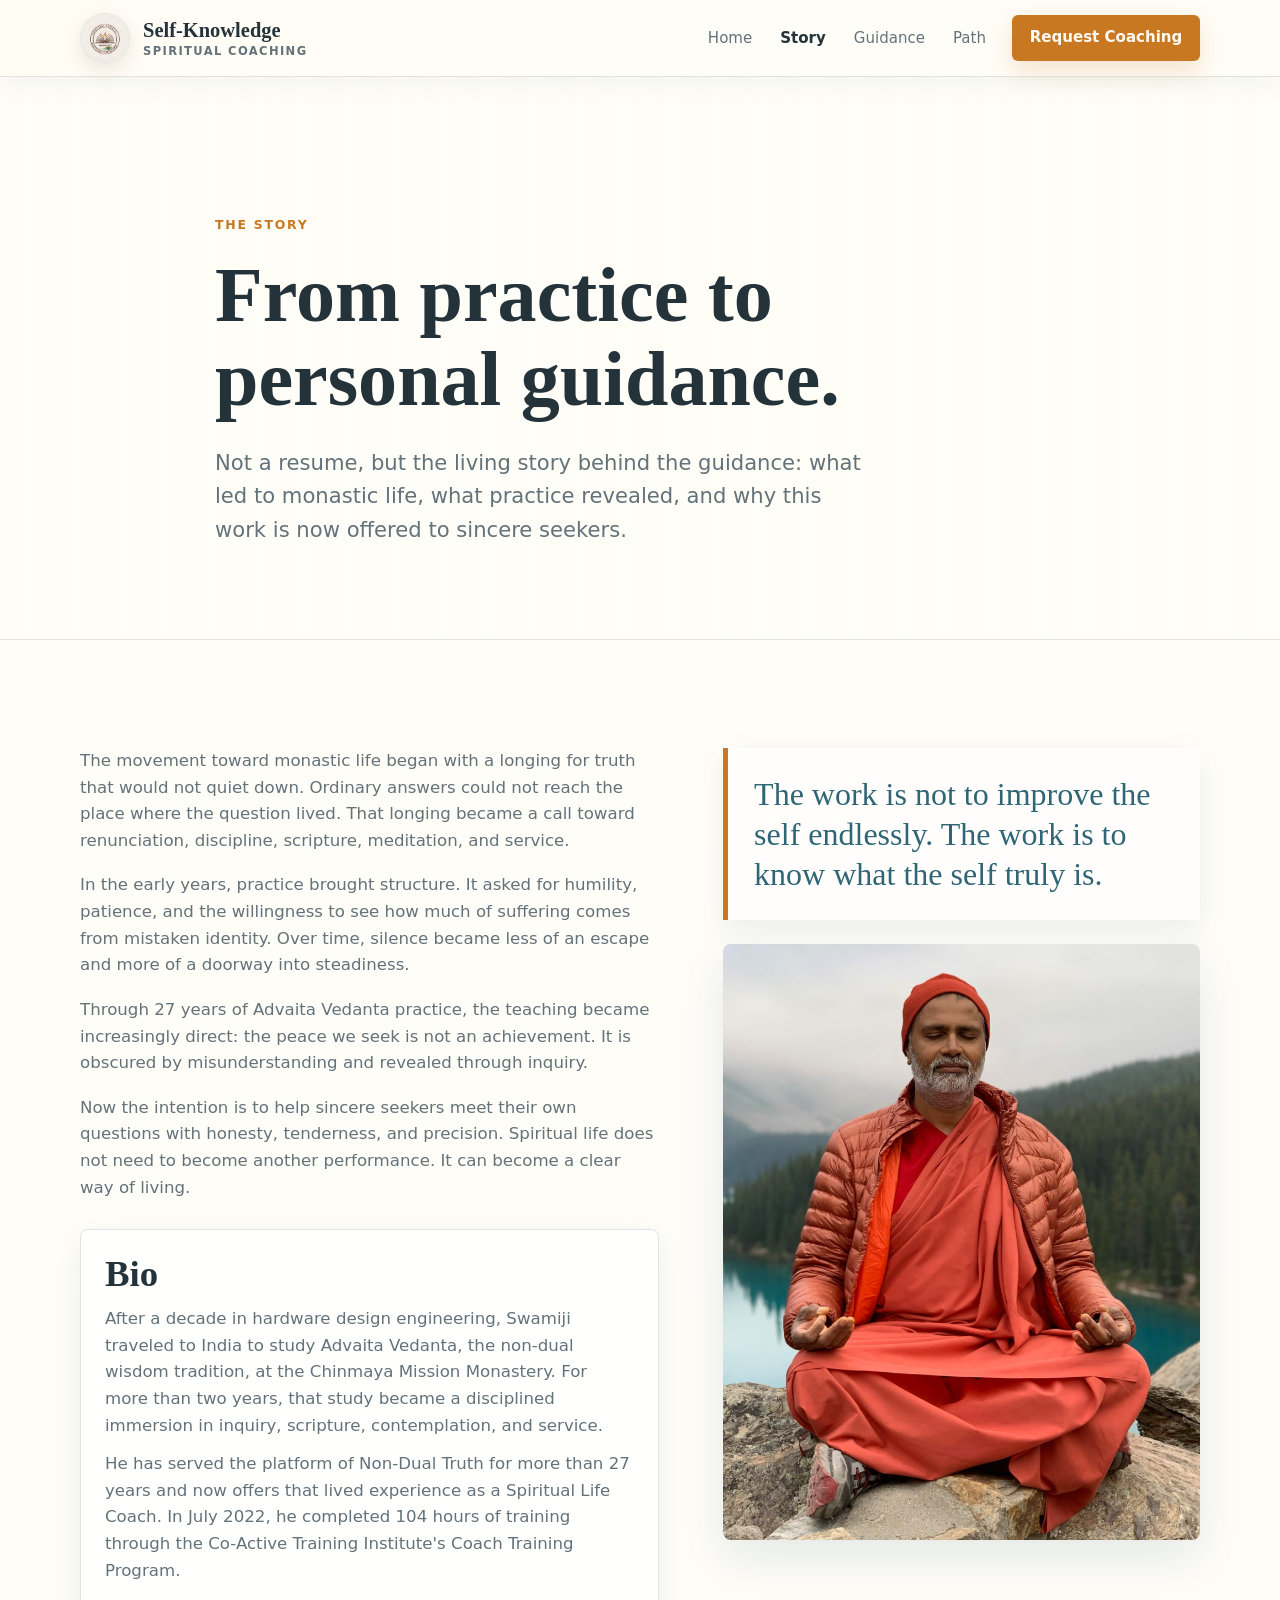
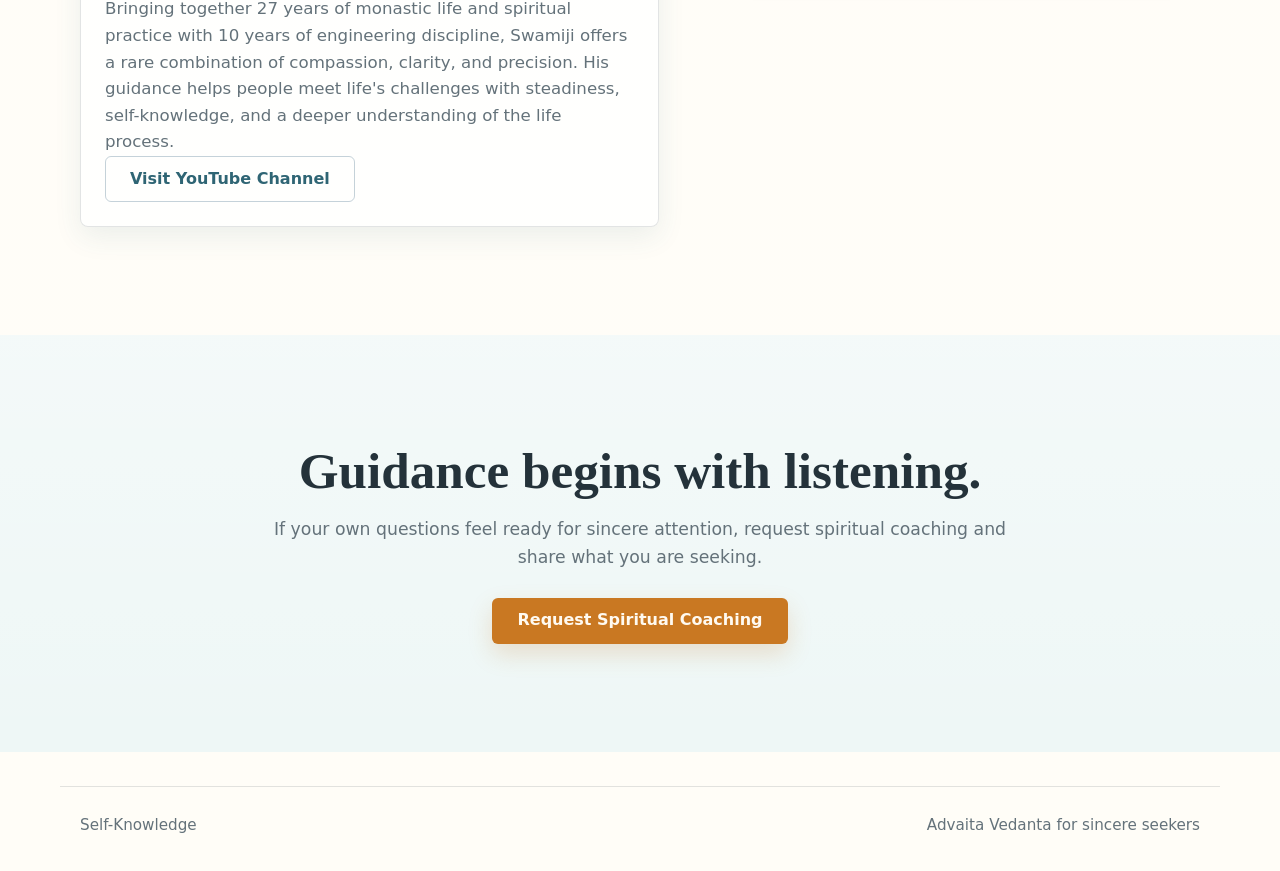
==== about.html @ 033e9327 "minor changes" ====
<!doctype html>
<html lang="en">
  <head>
    <meta charset="utf-8">
    <meta name="viewport" content="width=device-width, initial-scale=1">
    <title>Story | Self-Knowledge</title>
    <link rel="stylesheet" href="styles.css?v=20260612">
  </head>
  <body class="template-c">
    <div class="site-shell">
      <header class="nav">
        <div class="container nav-inner">
          <a class="brand" href="index.html" aria-label="Self-Knowledge home">
            <img class="brand-emblem" src="images/emblem.jpg" alt="Sharada Vidya Education Foundation emblem">
            <span class="brand-text">
              <span class="brand-name">Self-Knowledge</span>
              <span class="brand-subtitle">Spiritual Coaching</span>
            </span>
          </a>
          <button class="menu-toggle" type="button" aria-label="Open navigation menu" aria-controls="mobile-navigation" aria-expanded="false">
            <span></span>
            <span></span>
            <span></span>
          </button>
          <nav class="nav-links" aria-label="Primary navigation">
            <a href="index.html">Home</a>
            <a aria-current="page" href="about.html">Story</a>
            <a href="services.html">Guidance</a>
            <a href="approach.html">Path</a>
            <a class="nav-cta" href="contact.html">Request Coaching</a>
          </nav>
        </div>
        <button class="drawer-backdrop" type="button" data-drawer-close tabindex="-1" aria-label="Close navigation menu"></button>
        <aside class="mobile-drawer" id="mobile-navigation" aria-label="Mobile navigation" aria-hidden="true">
          <div class="drawer-header">
            <a class="brand" href="index.html" aria-label="Self-Knowledge home">
              <img class="brand-emblem" src="images/emblem.jpg" alt="Sharada Vidya Education Foundation emblem">
              <span class="brand-text">
                <span class="brand-name">Self-Knowledge</span>
                <span class="brand-subtitle">Spiritual Coaching</span>
              </span>
            </a>
            <button class="drawer-close" type="button" data-drawer-close aria-label="Close navigation menu">Close</button>
          </div>
          <nav class="drawer-links" aria-label="Mobile primary navigation">
            <a href="index.html">Home</a>
            <a aria-current="page" href="about.html">Story</a>
            <a href="services.html">Guidance</a>
            <a href="approach.html">Path</a>
            <a href="contact.html">Request Coaching</a>
          </nav>
        </aside>
      </header>

      <main>
        <section class="page-hero">
          <div class="container page-hero-inner">
            <p class="eyebrow">The story</p>
            <h1>From practice to personal guidance.</h1>
            <p class="lead">Not a resume, but the living story behind the guidance: what led to monastic life, what practice revealed, and why this work is now offered to sincere seekers.</p>
          </div>
        </section>

        <section class="section">
          <div class="container story-page">
            <div class="story-main">
              <p>The movement toward monastic life began with a longing for truth that would not quiet down. Ordinary answers could not reach the place where the question lived. That longing became a call toward renunciation, discipline, scripture, meditation, and service.</p>
              <p>In the early years, practice brought structure. It asked for humility, patience, and the willingness to see how much of suffering comes from mistaken identity. Over time, silence became less of an escape and more of a doorway into steadiness.</p>
              <p>Through 27 years of Advaita Vedanta practice, the teaching became increasingly direct: the peace we seek is not an achievement. It is obscured by misunderstanding and revealed through inquiry.</p>
              <p>Now the intention is to help sincere seekers meet their own questions with honesty, tenderness, and precision. Spiritual life does not need to become another performance. It can become a clear way of living.</p>
              <div class="bio-placeholder">
                <h2>Bio</h2>
                <p>After a decade in hardware design engineering, Swamiji traveled to India to study Advaita Vedanta, the non-dual wisdom tradition, at the Chinmaya Mission Monastery. For more than two years, that study became a disciplined immersion in inquiry, scripture, contemplation, and service.</p>
                <p>He has served the platform of Non-Dual Truth for more than 27 years and now offers that lived experience as a Spiritual Life Coach. In July 2022, he completed 104 hours of training through the Co-Active Training Institute's Coach Training Program.</p>
                <p>Bringing together 27 years of monastic life and spiritual practice with 10 years of engineering discipline, Swamiji offers a rare combination of compassion, clarity, and precision. His guidance helps people meet life's challenges with steadiness, self-knowledge, and a deeper understanding of the life process.</p>
                <a class="button secondary" href="https://www.youtube.com/@shivatmanandaswami" target="_blank" rel="noopener">Visit YouTube Channel</a>
              </div>
            </div>
            <aside class="story-aside">
              <blockquote class="quote">The work is not to improve the self endlessly. The work is to know what the self truly is.</blockquote>
              <img src="images/IMG_3511.jpg" alt="Swamiji seated in meditation by a mountain lake">
            </aside>
          </div>
        </section>

        <section class="section band">
          <div class="container next-step">
            <h2>Guidance begins with listening.</h2>
            <p>If your own questions feel ready for sincere attention, request spiritual coaching and share what you are seeking.</p>
            <a class="button" href="contact.html">Request Spiritual Coaching</a>
          </div>
        </section>
      </main>

      <footer class="footer">
        <div class="container footer-inner">
          <span>Self-Knowledge</span>
          <span>Advaita Vedanta for sincere seekers</span>
        </div>
      </footer>
    </div>
    <script src="script.js?v=20260611"></script>
  </body>
</html>
---- styles.css ----
:root {
  --ink: #24323a;
  --muted: #64727a;
  --paper: #fffaf1;
  --line: rgba(36, 50, 58, 0.13);
  --saffron: #d9822b;
  --marigold: #f3c769;
  --sky: #8fbdc8;
  --deep-blue: #2f6574;
  --white: #ffffff;
  --shadow: 0 18px 48px rgba(47, 101, 116, 0.13);
  --soft-shadow: 0 10px 28px rgba(47, 101, 116, 0.09);
  font-family: Inter, ui-sans-serif, system-ui, -apple-system, BlinkMacSystemFont, "Segoe UI", sans-serif;
}

* {
  box-sizing: border-box;
}

html {
  scroll-behavior: smooth;
}

body {
  margin: 0;
  color: var(--ink);
  background:
    radial-gradient(circle at top left, rgba(243, 199, 105, 0.18), transparent 34rem),
    linear-gradient(180deg, var(--paper), #fffdf8 42%, var(--paper));
  line-height: 1.6;
}

body.template-a {
  --paper: #fff7ea;
  --accent: #e98624;
  --accent-soft: #ffe1ad;
  --secondary: #407992;
  --wash: #fff0d5;
}

body.template-b {
  --paper: #f4fbff;
  --accent: #d88a2d;
  --accent-soft: #ffeec8;
  --secondary: #4f95b1;
  --wash: #dff4fb;
}

body.template-c {
  --paper: #fffdf7;
  --accent: #c97822;
  --accent-soft: #f8df9d;
  --secondary: #6fa8ba;
  --wash: #eef7f6;
}

a {
  color: inherit;
  text-decoration: none;
}

img {
  display: block;
  max-width: 100%;
}

.site-shell {
  min-height: 100vh;
  overflow-x: hidden;
}

.container {
  width: min(100%, 1160px);
  margin: 0 auto;
  padding: 0 20px;
}

.nav {
  position: sticky;
  top: 0;
  z-index: 20;
  background: rgba(255, 250, 241, 0.9);
  border-bottom: 1px solid var(--line);
  backdrop-filter: blur(18px);
  box-shadow: 0 8px 26px rgba(47, 101, 116, 0.06);
}

.template-b .nav {
  background: rgba(244, 251, 255, 0.9);
}

.template-c .nav {
  background: rgba(255, 253, 247, 0.9);
}

.nav-inner {
  display: flex;
  align-items: center;
  justify-content: space-between;
  min-height: 76px;
  gap: 24px;
}

.brand {
  display: flex;
  align-items: center;
  min-width: 0;
  gap: 13px;
  font-family: Georgia, "Times New Roman", serif;
  font-weight: 700;
  letter-spacing: 0;
}

.brand-emblem {
  width: 50px;
  height: 50px;
  flex: 0 0 auto;
  border: 1px solid rgba(36, 50, 58, 0.12);
  border-radius: 50%;
  background: #fffdf8;
  box-shadow: 0 7px 18px rgba(78, 48, 24, 0.1);
  object-fit: cover;
  object-position: center 43%;
}

.brand-text {
  display: grid;
  min-width: 0;
  line-height: 1.08;
}

.brand-name {
  color: var(--ink);
  font-size: clamp(1.03rem, 2vw, 1.28rem);
}

.brand-subtitle {
  margin-top: 4px;
  color: var(--muted);
  font-family: Inter, ui-sans-serif, system-ui, sans-serif;
  font-size: 0.72rem;
  font-weight: 800;
  letter-spacing: 0.12em;
  text-transform: uppercase;
}

.nav-links {
  display: flex;
  align-items: center;
  gap: clamp(10px, 2vw, 24px);
  font-size: 0.94rem;
  color: var(--muted);
}

.nav-links a {
  border-radius: 6px;
  padding: 8px 2px;
}

.nav-links a:hover {
  color: var(--ink);
}

.nav-links a[aria-current="page"] {
  color: var(--ink);
  font-weight: 800;
}

.nav-cta,
.button {
  display: inline-flex;
  align-items: center;
  justify-content: center;
  min-height: 46px;
  min-width: 188px;
  padding: 0 24px;
  border: 1px solid transparent;
  border-radius: 6px;
  background: var(--accent);
  color: #fffaf1;
  font-weight: 700;
  line-height: 1.15;
  box-shadow: 0 10px 24px rgba(201, 120, 34, 0.2);
  transition: background-color 160ms ease, border-color 160ms ease, color 160ms ease, transform 160ms ease, box-shadow 160ms ease;
}

.nav-cta:hover,
.button:hover {
  transform: translateY(-1px);
  box-shadow: 0 12px 28px rgba(201, 120, 34, 0.24);
}

.button.secondary {
  background: transparent;
  color: var(--deep-blue);
  border-color: rgba(49, 95, 123, 0.28);
  box-shadow: none;
}

.button.secondary:hover {
  background: rgba(47, 101, 116, 0.07);
  box-shadow: none;
}

a:focus-visible,
button:focus-visible,
input:focus-visible,
textarea:focus-visible {
  outline: 3px solid rgba(111, 168, 186, 0.45);
  outline-offset: 3px;
}

.menu-toggle {
  display: none;
  width: 46px;
  height: 46px;
  flex: 0 0 auto;
  align-items: center;
  justify-content: center;
  flex-direction: column;
  gap: 5px;
  border: 1px solid rgba(36, 50, 58, 0.16);
  border-radius: 6px;
  background: rgba(255, 255, 255, 0.76);
  color: var(--ink);
  cursor: pointer;
}

.menu-toggle span {
  width: 20px;
  height: 2px;
  border-radius: 2px;
  background: currentColor;
}

.drawer-backdrop {
  position: fixed;
  inset: 0;
  z-index: 30;
  border: 0;
  background: rgba(36, 50, 58, 0.3);
  opacity: 0;
  pointer-events: none;
  transition: opacity 180ms ease;
}

.mobile-drawer {
  position: fixed;
  top: 0;
  right: 0;
  z-index: 31;
  display: flex;
  width: min(360px, 88vw);
  height: 100vh;
  height: 100dvh;
  flex-direction: column;
  gap: 30px;
  padding: 22px;
  border-left: 1px solid var(--line);
  background: rgba(255, 253, 247, 0.98);
  box-shadow: -18px 0 44px rgba(36, 50, 58, 0.16);
  transform: translateX(105%);
  visibility: hidden;
  transition: transform 220ms ease, visibility 220ms ease;
}

body.nav-open {
  overflow: hidden;
}

body.nav-open .drawer-backdrop {
  opacity: 1;
  pointer-events: auto;
}

body.nav-open .mobile-drawer {
  transform: translateX(0);
  visibility: visible;
}

.drawer-header {
  display: flex;
  align-items: flex-start;
  justify-content: space-between;
  gap: 16px;
}

.drawer-header .brand {
  align-items: flex-start;
}

.drawer-header .brand-emblem {
  width: 46px;
  height: 46px;
}

.drawer-close {
  min-height: 38px;
  padding: 0 12px;
  border: 1px solid rgba(36, 50, 58, 0.14);
  border-radius: 6px;
  background: #fff;
  color: var(--muted);
  font: inherit;
  font-size: 0.9rem;
  font-weight: 800;
  cursor: pointer;
}

.drawer-links {
  display: grid;
  gap: 8px;
}

.drawer-links a {
  display: flex;
  align-items: center;
  min-height: 50px;
  padding: 0 14px;
  border: 1px solid transparent;
  border-radius: 6px;
  color: var(--ink);
  font-weight: 800;
}

.drawer-links a:hover,
.drawer-links a[aria-current="page"] {
  border-color: rgba(47, 101, 116, 0.16);
  background: var(--wash);
  color: var(--deep-blue);
}

.hero {
  position: relative;
}

.hero-inner {
  display: grid;
  grid-template-columns: minmax(0, 1.02fr) minmax(340px, 0.78fr);
  min-height: min(760px, calc(100vh - 76px));
  max-height: none;
  align-items: center;
  gap: clamp(34px, 6vw, 84px);
  padding: clamp(68px, 9vw, 118px) 0;
}

.hero-copy {
  max-width: 760px;
}

.eyebrow {
  margin: 0 0 18px;
  color: var(--accent);
  font-size: 0.78rem;
  font-weight: 800;
  letter-spacing: 0.14em;
  text-transform: uppercase;
}

h1,
h2,
h3 {
  margin: 0;
  font-family: Georgia, "Times New Roman", serif;
  font-weight: 700;
  letter-spacing: 0;
  line-height: 1.08;
  overflow-wrap: break-word;
  word-break: normal;
}

h1 {
  max-width: 780px;
  font-size: clamp(2.65rem, 6.1vw, 5.25rem);
}

h2 {
  font-size: clamp(2rem, 4vw, 3.4rem);
}

h3 {
  font-size: 1.35rem;
}

.lead {
  max-width: 660px;
  margin: 24px 0 0;
  color: var(--muted);
  font-size: clamp(1.07rem, 2vw, 1.32rem);
}

.hero-actions {
  display: flex;
  flex-wrap: wrap;
  gap: 14px;
  margin-top: 34px;
}

.hero-note {
  display: block;
  max-width: 620px;
  margin: 30px 0 0;
  color: #5b4329;
  font-family: Georgia, "Times New Roman", serif;
  font-size: clamp(1.35rem, 3vw, 2rem);
  font-weight: 700;
  line-height: 1.25;
}

.hero-note span {
  padding: 3px 8px 5px;
  background: linear-gradient(180deg, transparent 46%, rgba(248, 223, 157, 0.92) 46%, rgba(248, 223, 157, 0.92) 82%, transparent 82%);
  box-decoration-break: clone;
  -webkit-box-decoration-break: clone;
}

.hero-visual {
  position: relative;
  align-self: stretch;
  min-height: 460px;
  border-radius: 8px;
  overflow: hidden;
  box-shadow: var(--shadow);
}

.hero-visual img {
  width: 100%;
  height: 100%;
  object-fit: cover;
}

.hero-visual::after {
  position: absolute;
  inset: 0;
  content: "";
  background: linear-gradient(180deg, rgba(255, 248, 230, 0.08), rgba(232, 134, 36, 0.18));
}

.section {
  padding: clamp(66px, 8.5vw, 108px) 0;
}

.section.band {
  background:
    linear-gradient(180deg, rgba(255, 255, 255, 0.34), rgba(255, 255, 255, 0)),
    var(--wash);
}

.section-heading {
  display: grid;
  grid-template-columns: minmax(0, 0.9fr) minmax(280px, 0.65fr);
  align-items: end;
  gap: clamp(24px, 5vw, 64px);
  margin-bottom: 42px;
}

.section-heading p {
  margin: 0;
  color: var(--muted);
  font-size: 1.08rem;
}

.story {
  display: grid;
  grid-template-columns: minmax(280px, 0.62fr) minmax(0, 1fr);
  gap: clamp(28px, 5vw, 72px);
  align-items: center;
}

.story-photo {
  overflow: hidden;
  border-radius: 8px;
  box-shadow: var(--shadow);
}

.story-photo img {
  width: 100%;
  aspect-ratio: 4 / 5;
  object-fit: cover;
}

.story-copy {
  display: grid;
  gap: 20px;
}

.story-copy p {
  margin: 0;
  color: var(--muted);
  font-size: 1.04rem;
}

.quote {
  margin: 0;
  padding: 26px;
  border-left: 5px solid var(--accent);
  background: rgba(255, 255, 255, 0.68);
  color: var(--deep-blue);
  font-family: Georgia, "Times New Roman", serif;
  font-size: clamp(1.3rem, 3vw, 2rem);
  line-height: 1.25;
  box-shadow: var(--soft-shadow);
}

.service-grid {
  display: grid;
  grid-template-columns: repeat(3, minmax(0, 1fr));
  gap: 18px;
}

.service-card {
  display: flex;
  min-height: 280px;
  flex-direction: column;
  justify-content: space-between;
  padding: 28px;
  border: 1px solid var(--line);
  border-radius: 8px;
  background: rgba(255, 255, 255, 0.78);
  box-shadow: var(--soft-shadow);
}

.service-card span {
  color: var(--accent);
  font-weight: 800;
}

.service-card p {
  margin: 16px 0 0;
  color: var(--muted);
}

.service-card a {
  width: fit-content;
  margin-top: 24px;
  color: var(--deep-blue);
  font-weight: 800;
}

.practice {
  display: grid;
  grid-template-columns: minmax(0, 0.9fr) minmax(320px, 0.8fr);
  gap: clamp(28px, 5vw, 72px);
  align-items: center;
}

.practice-list {
  display: grid;
  gap: 14px;
  margin: 28px 0 0;
  padding: 0;
  list-style: none;
}

.practice-list li {
  display: grid;
  grid-template-columns: 38px minmax(0, 1fr);
  align-items: start;
  gap: 14px;
  color: var(--muted);
}

.practice-list strong {
  color: var(--ink);
}

.number {
  display: grid;
  place-items: center;
  width: 38px;
  height: 38px;
  border-radius: 50%;
  background: var(--accent-soft);
  color: #84450f;
  font-weight: 800;
}

.practice-panel {
  padding: 34px;
  border: 1px solid var(--line);
  border-radius: 8px;
  background: rgba(255, 255, 255, 0.78);
  box-shadow: var(--soft-shadow);
}

.practice-panel img {
  width: 100%;
  aspect-ratio: 16 / 11;
  margin-bottom: 24px;
  border-radius: 6px;
  object-fit: cover;
}

.practice-panel p {
  margin: 14px 0 0;
  color: var(--muted);
}

.cta-band {
  padding: clamp(54px, 8vw, 84px);
  border-radius: 8px;
  background:
    linear-gradient(135deg, rgba(255, 255, 255, 0.08), transparent 45%),
    #245b76;
  color: #fffaf1;
  text-align: center;
  box-shadow: var(--shadow);
}

.template-a .cta-band {
  background: #7d4a16;
}

.template-c .cta-band {
  background: #2e6676;
}

.cta-band p {
  max-width: 720px;
  margin: 18px auto 0;
  color: rgba(255, 250, 241, 0.82);
  font-size: 1.08rem;
}

.cta-band .button {
  margin-top: 28px;
  background: var(--marigold);
  color: #4f330d;
  box-shadow: none;
}

.footer {
  padding: 34px 0;
  color: var(--muted);
  font-size: 0.95rem;
}

.footer-inner {
  display: flex;
  justify-content: space-between;
  gap: 20px;
  border-top: 1px solid var(--line);
  padding-top: 26px;
}

.template-b .hero-inner {
  grid-template-columns: minmax(340px, 0.82fr) minmax(0, 1fr);
}

.template-b .hero-visual {
  order: -1;
  border-radius: 999px 999px 8px 8px;
}

.template-b h1 {
  color: #214f69;
}

.template-b .service-card {
  background: #ffffff;
  box-shadow: 0 14px 34px rgba(79, 149, 177, 0.1);
}

.template-c .hero {
  background:
    linear-gradient(90deg, rgba(255, 253, 247, 0.97) 0%, rgba(255, 253, 247, 0.82) 56%, rgba(255, 253, 247, 0.18) 100%),
    var(--hero-image) center / cover no-repeat;
}

.template-c .hero-inner {
  grid-template-columns: minmax(0, 0.9fr);
  max-height: none;
}

.template-c .hero-copy {
  padding: clamp(28px, 5vw, 52px) 0;
}

.template-c .hero-visual {
  display: none;
}

.template-c .hero-note {
  color: #315f7b;
}

.page-hero {
  padding: clamp(74px, 11vw, 138px) 0 clamp(54px, 8vw, 92px);
  background:
    linear-gradient(90deg, rgba(255, 253, 247, 0.99), rgba(255, 253, 247, 0.88)),
    url("https://images.unsplash.com/photo-1545389336-cf090694435e?auto=format&fit=crop&w=1600&q=80") center / cover no-repeat;
  border-bottom: 1px solid var(--line);
}

.page-hero-inner {
  max-width: 890px;
}

.intro-grid,
.story-page,
.contact-layout {
  display: grid;
  grid-template-columns: minmax(0, 0.85fr) minmax(300px, 0.7fr);
  gap: clamp(28px, 5vw, 72px);
  align-items: start;
}

.intro-grid > *,
.story-page > *,
.contact-layout > *,
.practice > *,
.page-card-grid > *,
.detail-grid > * {
  min-width: 0;
}

.intro-copy,
.story-main,
.contact-copy {
  display: grid;
  gap: 18px;
}

.intro-copy p,
.story-main p,
.contact-copy p,
.detail-grid p {
  margin: 0;
  color: var(--muted);
  font-size: 1.04rem;
}

.page-card-grid {
  display: grid;
  grid-template-columns: repeat(3, minmax(0, 1fr));
  gap: 18px;
}

.page-card {
  display: flex;
  min-height: 310px;
  flex-direction: column;
  justify-content: space-between;
  padding: 30px;
  border: 1px solid var(--line);
  border-radius: 8px;
  background: rgba(255, 255, 255, 0.82);
  box-shadow: var(--soft-shadow);
  transition: transform 160ms ease, border-color 160ms ease, box-shadow 160ms ease;
}

.page-card:hover {
  border-color: rgba(47, 101, 116, 0.24);
  box-shadow: 0 14px 34px rgba(47, 101, 116, 0.12);
  transform: translateY(-2px);
}

.page-card span,
.service-detail > span {
  color: var(--accent);
  font-size: 0.8rem;
  font-weight: 800;
  letter-spacing: 0.12em;
  text-transform: uppercase;
}

.page-card p,
.service-detail p {
  margin: 16px 0 0;
  color: var(--muted);
}

.page-card a {
  width: fit-content;
  margin-top: 24px;
  color: var(--deep-blue);
  font-weight: 800;
}

.story-aside {
  display: grid;
  gap: 24px;
}

.story-aside img {
  width: 100%;
  aspect-ratio: 4 / 5;
  border-radius: 8px;
  box-shadow: var(--shadow);
  object-fit: cover;
  object-position: center;
}

.bio-placeholder {
  margin-top: 10px;
  padding: 24px;
  border: 1px solid var(--line);
  border-radius: 8px;
  background: rgba(255, 255, 255, 0.78);
  box-shadow: var(--soft-shadow);
}

.bio-placeholder h2 {
  font-size: clamp(1.6rem, 3vw, 2.3rem);
}

.bio-placeholder p {
  margin-top: 12px;
}

.service-detail-list {
  display: grid;
  gap: 18px;
}

.service-detail {
  display: grid;
  grid-template-columns: 160px minmax(0, 1fr);
  gap: clamp(18px, 4vw, 48px);
  padding: clamp(28px, 5vw, 44px);
  border: 1px solid var(--line);
  border-radius: 8px;
  background: rgba(255, 255, 255, 0.82);
  box-shadow: var(--soft-shadow);
}

.service-detail .button {
  width: fit-content;
  margin-top: 24px;
}

.detail-grid {
  display: grid;
  grid-template-columns: repeat(3, minmax(0, 1fr));
  gap: 18px;
}

.detail-grid article {
  padding: 28px;
  border-left: 4px solid var(--accent);
  background: rgba(255, 255, 255, 0.76);
  box-shadow: var(--soft-shadow);
}

.detail-grid h3 {
  margin-bottom: 12px;
}

.next-step {
  display: grid;
  max-width: 820px;
  gap: 18px;
  text-align: center;
}

.next-step p {
  margin: 0;
  color: var(--muted);
  font-size: 1.08rem;
}

.next-step .button {
  justify-self: center;
  margin-top: 8px;
}

.contact-form {
  display: grid;
  gap: 18px;
  padding: clamp(26px, 4vw, 38px);
  border: 1px solid var(--line);
  border-radius: 8px;
  background: rgba(255, 255, 255, 0.84);
  box-shadow: var(--soft-shadow);
}

.contact-form label {
  display: grid;
  gap: 8px;
  color: var(--ink);
  font-weight: 800;
}

.contact-form input,
.contact-form textarea {
  width: 100%;
  border: 1px solid rgba(37, 49, 61, 0.18);
  border-radius: 6px;
  background: #fff;
  color: var(--ink);
  font: inherit;
  transition: border-color 160ms ease, box-shadow 160ms ease;
}

.contact-form input:hover,
.contact-form textarea:hover {
  border-color: rgba(47, 101, 116, 0.35);
}

.contact-form input {
  min-height: 46px;
  padding: 0 12px;
}

.contact-form textarea {
  resize: vertical;
  padding: 12px;
}

.template-c .story {
  grid-template-columns: minmax(0, 1fr);
}

.template-c .story-photo {
  display: none;
}

.template-c .story-copy {
  grid-template-columns: minmax(0, 0.85fr) minmax(280px, 0.55fr);
  align-items: start;
}

.template-c .quote {
  grid-row: span 3;
}

.compare-page {
  background: #fffaf1;
}

.compare-hero {
  padding: 72px 0 42px;
}

.compare-hero h1 {
  max-width: 900px;
  font-size: clamp(2.4rem, 6vw, 4.8rem);
}

.compare-hero p {
  max-width: 720px;
}

.template-grid {
  display: grid;
  grid-template-columns: repeat(3, minmax(0, 1fr));
  gap: 18px;
  padding-bottom: 76px;
}

.template-preview {
  overflow: hidden;
  border: 1px solid var(--line);
  border-radius: 8px;
  background: #fff;
  box-shadow: 0 12px 34px rgba(49, 95, 123, 0.1);
}

.preview-image {
  min-height: 210px;
  background-position: center;
  background-size: cover;
}

.preview-image.a {
  background-image: linear-gradient(rgba(255, 246, 226, 0.16), rgba(233, 134, 36, 0.18)), url("https://images.unsplash.com/photo-1506126613408-eca07ce68773?auto=format&fit=crop&w=900&q=80");
}

.preview-image.b {
  background-image: linear-gradient(rgba(244, 251, 255, 0.08), rgba(79, 149, 177, 0.16)), url("https://images.unsplash.com/photo-1518611012118-696072aa579a?auto=format&fit=crop&w=900&q=80");
}

.preview-image.c {
  background-image: linear-gradient(rgba(255, 253, 247, 0.16), rgba(111, 168, 186, 0.18)), url("https://images.unsplash.com/photo-1545389336-cf090694435e?auto=format&fit=crop&w=900&q=80");
}

.preview-copy {
  padding: 24px;
}

.preview-copy h2 {
  font-size: 1.45rem;
}

.preview-copy p {
  min-height: 78px;
  margin: 12px 0 22px;
  color: var(--muted);
}

@media (max-width: 920px) {
  .footer-inner {
    align-items: flex-start;
    flex-direction: column;
  }

  .hero-inner,
  .template-b .hero-inner,
  .section-heading,
  .story,
  .practice,
  .template-c .story-copy,
  .intro-grid,
  .story-page,
  .contact-layout,
  .service-detail,
  .page-card-grid,
  .detail-grid,
  .template-grid {
    grid-template-columns: 1fr;
  }

  .hero-inner {
    min-height: auto;
  }

  .template-b .hero-visual {
    order: 0;
  }

  .service-grid {
    grid-template-columns: 1fr;
  }
}

@media (max-width: 820px) {
  .nav-inner {
    min-height: 70px;
    align-items: center;
    flex-direction: row;
    justify-content: space-between;
    padding-left: 6px;
    padding-right: 74px;
  }

  .brand-emblem {
    width: 44px;
    height: 44px;
  }

  .brand-subtitle {
    font-size: 0.66rem;
    letter-spacing: 0.1em;
  }

  .nav-links {
    display: none;
  }

  .menu-toggle {
    display: inline-flex;
    position: fixed;
    top: 12px;
    right: 20px;
    z-index: 26;
  }

  .template-c .hero {
    background:
      linear-gradient(180deg, rgba(255, 253, 247, 0.97), rgba(255, 253, 247, 0.9)),
      var(--hero-image) center / cover no-repeat;
  }

  .hero-inner {
    padding-top: 56px;
  }

  .mobile-drawer {
    padding: 24px 26px;
  }

  .drawer-links a {
    padding: 0 18px;
  }

  .hero-copy,
  .lead,
  .hero-note,
  .intro-copy p,
  .story-main p,
  .contact-copy p,
  .detail-grid p {
    max-width: 100%;
  }
}

@media (max-width: 620px) {
  .container {
    width: 100%;
    padding: 0 20px;
  }

  h1 {
    font-size: clamp(2rem, 10vw, 2.28rem);
    line-height: 1.1;
    overflow-wrap: anywhere;
  }

  h2 {
    font-size: 1.7rem;
    line-height: 1.14;
  }

  .hero-copy,
  .intro-grid,
  .intro-grid > *,
  .intro-copy,
  .story-page,
  .contact-layout,
  .practice {
    width: 100%;
    max-width: 100%;
  }

  .intro-grid h2,
  .intro-copy p {
    width: 100%;
    max-width: 100%;
  }

  .lead,
  .hero-note,
  .intro-copy p,
  .story-main p,
  .contact-copy p,
  .detail-grid p,
  .page-card p,
  .service-card p,
  .service-detail p {
    max-width: calc(100vw - 40px);
    overflow-wrap: break-word;
  }

  .hero-actions {
    flex-direction: column;
  }

  .button {
    width: 100%;
    max-width: 100%;
    text-align: center;
  }

  .hero-note {
    font-size: 1.35rem;
  }

  .hero-visual {
    min-height: 340px;
  }

  .service-card {
    min-height: 230px;
  }

  .cta-band {
    padding: 38px 20px;
  }
}

@media (max-width: 420px) {
  .container {
    width: 100%;
    padding: 0 20px;
  }

  .brand {
    gap: 10px;
  }

  .brand-emblem {
    width: 40px;
    height: 40px;
  }

  .brand-name {
    font-size: 1rem;
  }

  .brand-subtitle {
    max-width: 150px;
    white-space: nowrap;
  }

  .hero-copy,
  .intro-grid,
  .intro-grid > *,
  .intro-copy,
  .story-page,
  .contact-layout,
  .practice {
    max-width: 100%;
  }

  .intro-grid h2,
  .intro-copy p {
    width: auto;
  }

  .service-detail,
  .page-card,
  .detail-grid article,
  .practice-panel,
  .contact-form,
  .bio-placeholder {
    padding: 22px;
  }
}
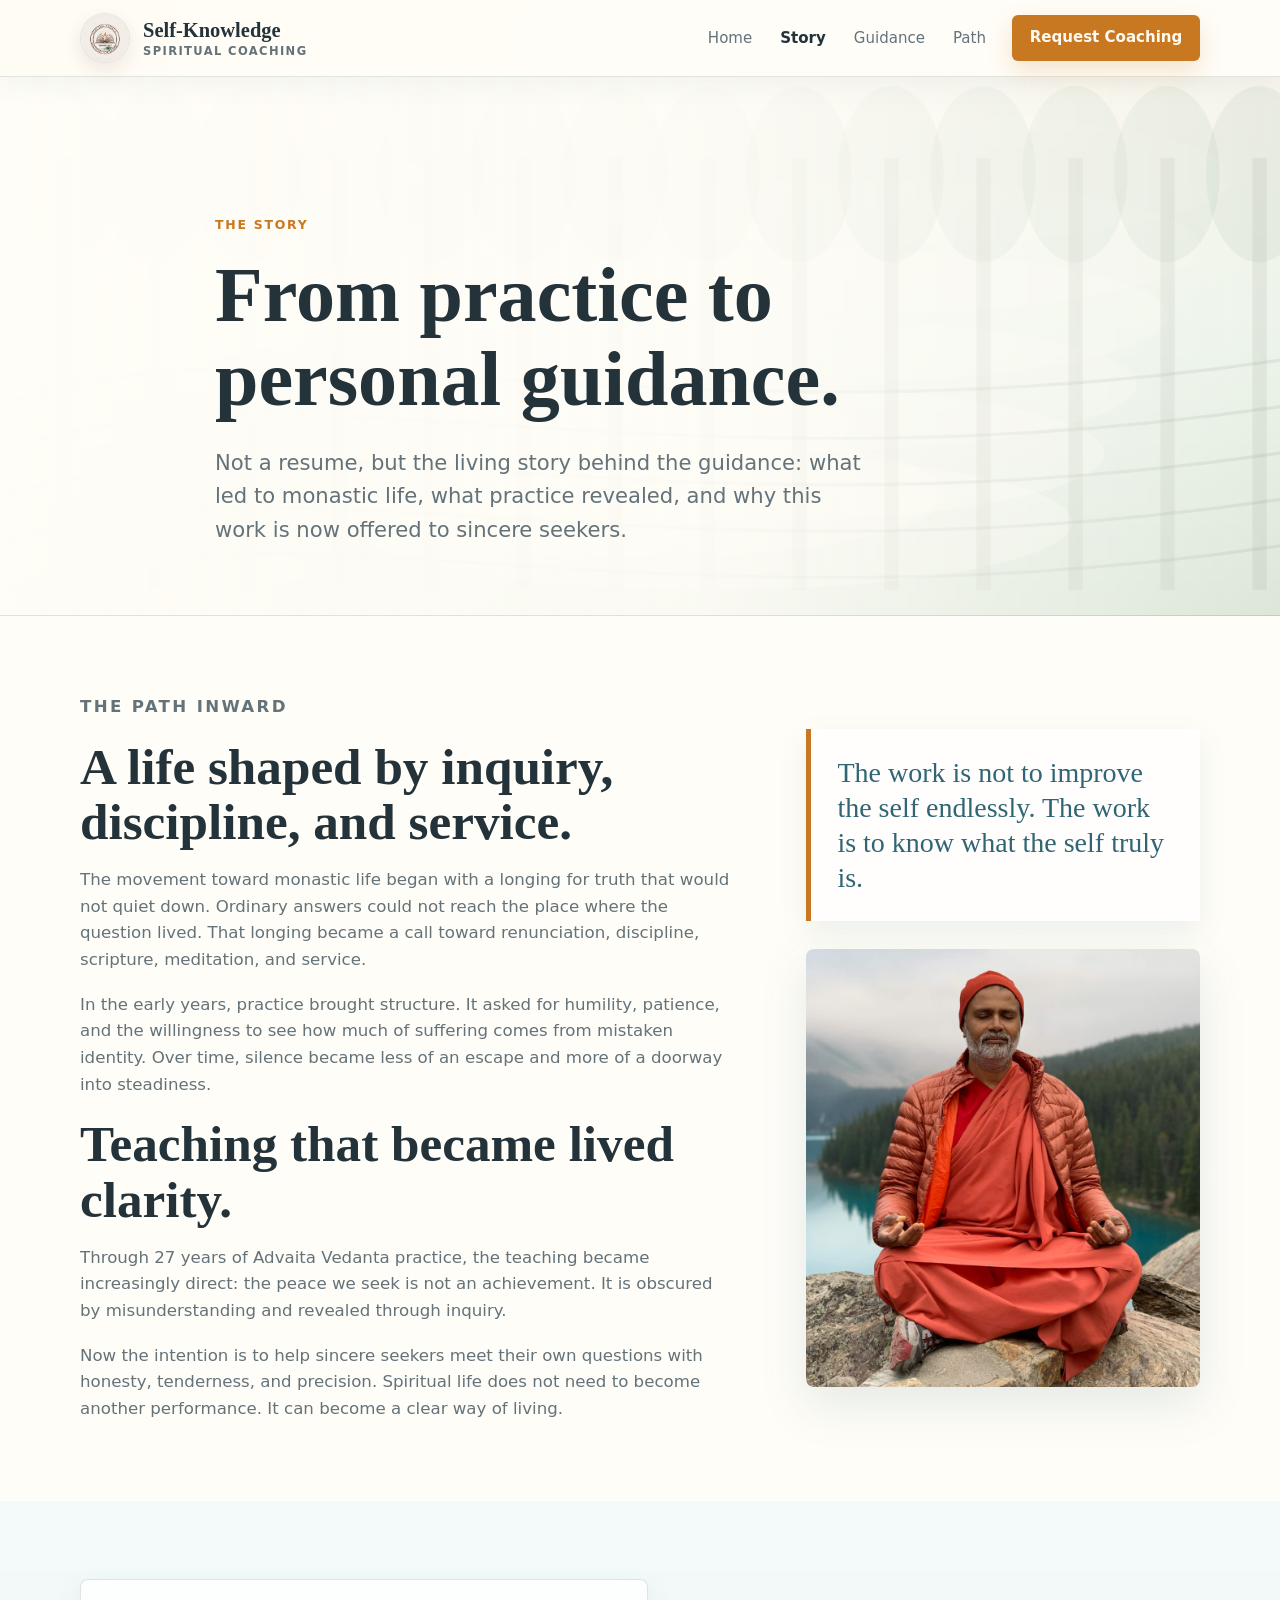
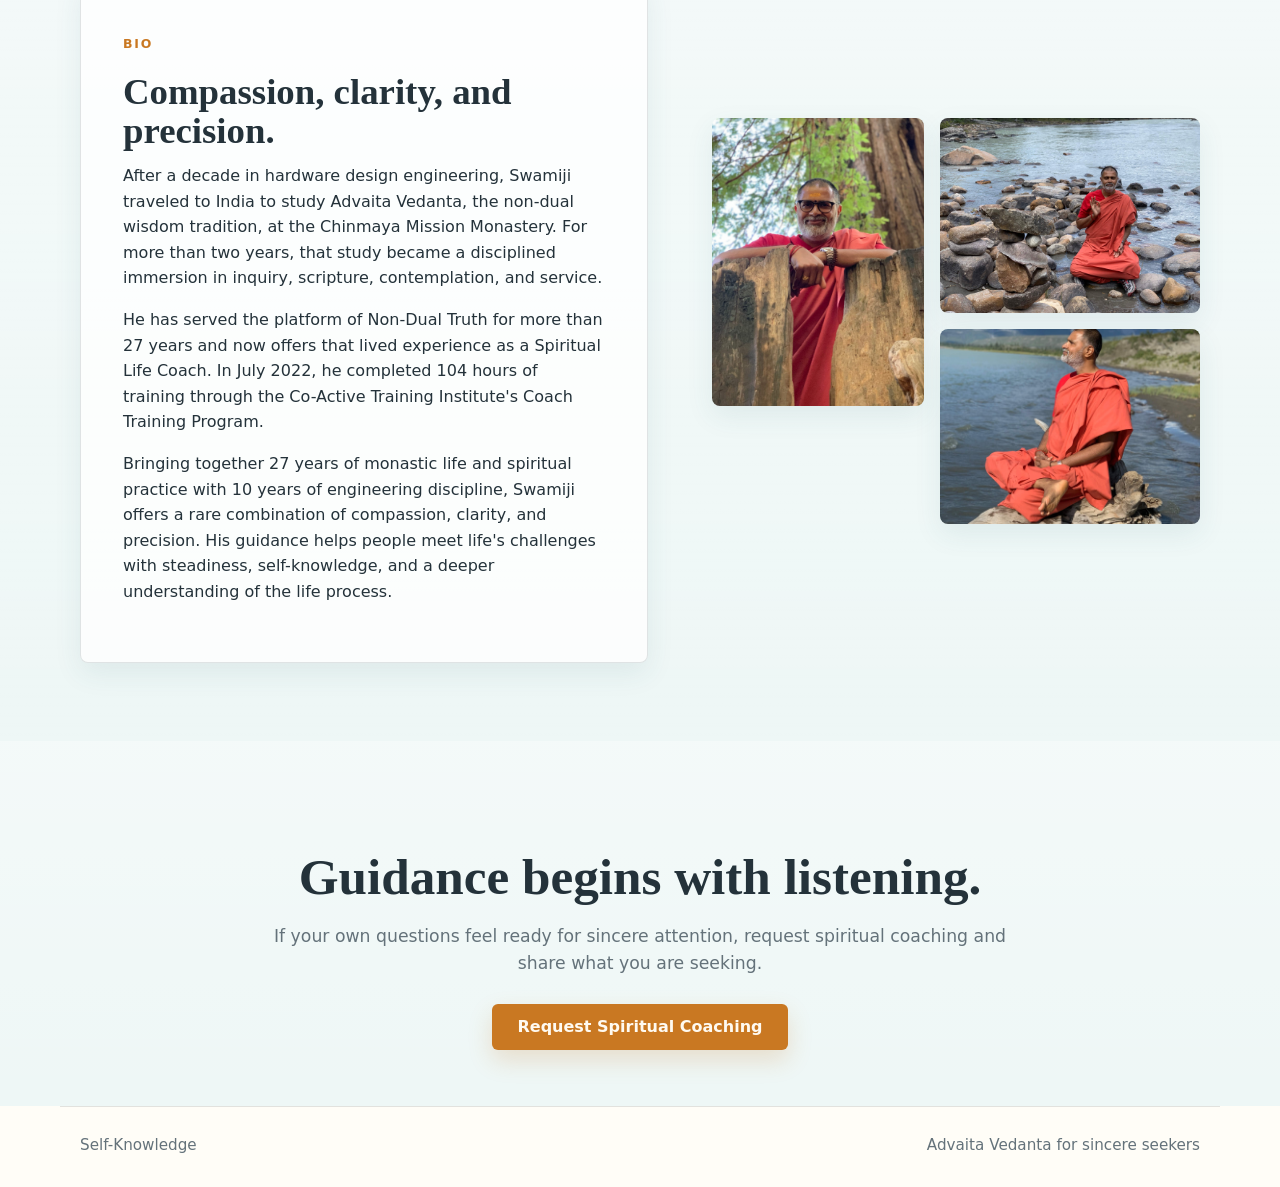
==== commit 3c8288c5: "Polish layout and rename image assets" ====
--- a/about.html
+++ b/about.html
@@ -4,14 +4,14 @@
     <meta charset="utf-8">
     <meta name="viewport" content="width=device-width, initial-scale=1">
     <title>Story | Self-Knowledge</title>
-    <link rel="stylesheet" href="styles.css?v=20260612">
+    <link rel="stylesheet" href="styles.css?v=20260613">
   </head>
   <body class="template-c">
     <div class="site-shell">
       <header class="nav">
         <div class="container nav-inner">
           <a class="brand" href="index.html" aria-label="Self-Knowledge home">
-            <img class="brand-emblem" src="images/emblem.jpg" alt="Sharada Vidya Education Foundation emblem">
+            <img class="brand-emblem" src="images/site-sharada-vidya-emblem.jpg" alt="Sharada Vidya Education Foundation emblem">
             <span class="brand-text">
               <span class="brand-name">Self-Knowledge</span>
               <span class="brand-subtitle">Spiritual Coaching</span>
@@ -34,7 +34,7 @@
         <aside class="mobile-drawer" id="mobile-navigation" aria-label="Mobile navigation" aria-hidden="true">
           <div class="drawer-header">
             <a class="brand" href="index.html" aria-label="Self-Knowledge home">
-              <img class="brand-emblem" src="images/emblem.jpg" alt="Sharada Vidya Education Foundation emblem">
+              <img class="brand-emblem" src="images/site-sharada-vidya-emblem.jpg" alt="Sharada Vidya Education Foundation emblem">
               <span class="brand-text">
                 <span class="brand-name">Self-Knowledge</span>
                 <span class="brand-subtitle">Spiritual Coaching</span>
@@ -53,7 +53,7 @@
       </header>
 
       <main>
-        <section class="page-hero">
+        <section class="page-hero story-hero">
           <div class="container page-hero-inner">
             <p class="eyebrow">The story</p>
             <h1>From practice to personal guidance.</h1>
@@ -61,25 +61,38 @@
           </div>
         </section>
 
-        <section class="section">
-          <div class="container story-page">
-            <div class="story-main">
+        <section class="section story-narrative">
+          <div class="container story-page story-page-refined">
+            <article class="story-main">
+              <p class="eyebrow">The path inward</p>
+              <h2>A life shaped by inquiry, discipline, and service.</h2>
               <p>The movement toward monastic life began with a longing for truth that would not quiet down. Ordinary answers could not reach the place where the question lived. That longing became a call toward renunciation, discipline, scripture, meditation, and service.</p>
               <p>In the early years, practice brought structure. It asked for humility, patience, and the willingness to see how much of suffering comes from mistaken identity. Over time, silence became less of an escape and more of a doorway into steadiness.</p>
+              <h2>Teaching that became lived clarity.</h2>
               <p>Through 27 years of Advaita Vedanta practice, the teaching became increasingly direct: the peace we seek is not an achievement. It is obscured by misunderstanding and revealed through inquiry.</p>
               <p>Now the intention is to help sincere seekers meet their own questions with honesty, tenderness, and precision. Spiritual life does not need to become another performance. It can become a clear way of living.</p>
-              <div class="bio-placeholder">
-                <h2>Bio</h2>
-                <p>After a decade in hardware design engineering, Swamiji traveled to India to study Advaita Vedanta, the non-dual wisdom tradition, at the Chinmaya Mission Monastery. For more than two years, that study became a disciplined immersion in inquiry, scripture, contemplation, and service.</p>
-                <p>He has served the platform of Non-Dual Truth for more than 27 years and now offers that lived experience as a Spiritual Life Coach. In July 2022, he completed 104 hours of training through the Co-Active Training Institute's Coach Training Program.</p>
-                <p>Bringing together 27 years of monastic life and spiritual practice with 10 years of engineering discipline, Swamiji offers a rare combination of compassion, clarity, and precision. His guidance helps people meet life's challenges with steadiness, self-knowledge, and a deeper understanding of the life process.</p>
-                <a class="button secondary" href="https://www.youtube.com/@shivatmanandaswami" target="_blank" rel="noopener">Visit YouTube Channel</a>
-              </div>
+            </article>
+            <aside class="story-aside story-gallery">
+              <blockquote class="quote">The work is not to improve the self endlessly. The work is to know what the self truly is.</blockquote>
+              <img src="images/swamiji-mountain-lake-meditation.jpg" alt="Swamiji seated in meditation by a mountain lake">
+            </aside>
+          </div>
+        </section>
+
+        <section class="section band bio-section">
+          <div class="container bio-feature">
+            <div class="bio-placeholder">
+              <p class="eyebrow">Bio</p>
+              <h2>Compassion, clarity, and precision.</h2>
+              <p>After a decade in hardware design engineering, Swamiji traveled to India to study Advaita Vedanta, the non-dual wisdom tradition, at the Chinmaya Mission Monastery. For more than two years, that study became a disciplined immersion in inquiry, scripture, contemplation, and service.</p>
+              <p>He has served the platform of Non-Dual Truth for more than 27 years and now offers that lived experience as a Spiritual Life Coach. In July 2022, he completed 104 hours of training through the Co-Active Training Institute's Coach Training Program.</p>
+              <p>Bringing together 27 years of monastic life and spiritual practice with 10 years of engineering discipline, Swamiji offers a rare combination of compassion, clarity, and precision. His guidance helps people meet life's challenges with steadiness, self-knowledge, and a deeper understanding of the life process.</p>
             </div>
-            <aside class="story-aside">
-              <blockquote class="quote">The work is not to improve the self endlessly. The work is to know what the self truly is.</blockquote>
-              <img src="images/IMG_3511.jpg" alt="Swamiji seated in meditation by a mountain lake">
-            </aside>
+            <div class="bio-image-grid" aria-label="Swamiji photos">
+              <img src="images/swamiji-tree-portrait.jpg" alt="Swamiji smiling among trees">
+              <img src="images/swamiji-riverside-meditation.jpg" alt="Swamiji meditating beside a quiet river">
+              <img src="images/swamiji-lakeside-profile.jpg" alt="Swamiji seated beside a mountain lake">
+            </div>
           </div>
         </section>
 
--- a/styles.css
+++ b/styles.css
@@ -440,6 +440,10 @@
   padding: clamp(66px, 8.5vw, 108px) 0;
 }
 
+main > .section:last-child {
+  padding-bottom: clamp(32px, 5vw, 56px);
+}
+
 .section.band {
   background:
     linear-gradient(180deg, rgba(255, 255, 255, 0.34), rgba(255, 255, 255, 0)),
@@ -630,7 +634,7 @@
 }
 
 .footer {
-  padding: 34px 0;
+  padding: 0 0 30px;
   color: var(--muted);
   font-size: 0.95rem;
 }
@@ -684,12 +688,60 @@
   color: #315f7b;
 }
 
+.home-hero .hero-inner {
+  grid-template-columns: minmax(0, 1fr);
+  justify-items: center;
+  text-align: center;
+}
+
+.home-hero .hero-copy,
+.home-hero h1,
+.home-hero .lead,
+.home-hero .hero-note {
+  margin-left: auto;
+  margin-right: auto;
+}
+
+.home-hero .hero-copy {
+  width: min(100%, 860px);
+}
+
+.home-hero .hero-actions {
+  justify-content: center;
+}
+
 .page-hero {
+  --page-hero-image: url("images/site-hero-home-still-water.png");
+  --page-hero-position: center;
   padding: clamp(74px, 11vw, 138px) 0 clamp(54px, 8vw, 92px);
   background:
-    linear-gradient(90deg, rgba(255, 253, 247, 0.99), rgba(255, 253, 247, 0.88)),
-    url("https://images.unsplash.com/photo-1545389336-cf090694435e?auto=format&fit=crop&w=1600&q=80") center / cover no-repeat;
+    linear-gradient(90deg, rgba(255, 253, 247, 0.99) 0%, rgba(255, 253, 247, 0.9) 55%, rgba(255, 253, 247, 0.28) 100%),
+    var(--page-hero-image) var(--page-hero-position) / cover no-repeat;
   border-bottom: 1px solid var(--line);
+}
+
+.story-hero {
+  --page-hero-image: url("images/site-hero-story-quiet-forest.png");
+  --page-hero-position: center 48%;
+}
+
+.guidance-hero {
+  --page-hero-image: url("images/site-hero-guidance-soft-dawn.png");
+  --page-hero-position: center 52%;
+}
+
+.path-hero {
+  --page-hero-image: url("images/site-hero-path-still-water.png");
+  --page-hero-position: center 44%;
+}
+
+.contact-hero {
+  --page-hero-image: url("images/site-hero-contact-stones.png");
+  --page-hero-position: center 48%;
+}
+
+.story-hero {
+  padding-bottom: clamp(44px, 6vw, 68px);
 }
 
 .page-hero-inner {
@@ -719,6 +771,25 @@
 .contact-copy {
   display: grid;
   gap: 18px;
+}
+
+.story-page-refined {
+  grid-template-columns: minmax(0, 0.9fr) minmax(320px, 0.54fr);
+  gap: clamp(34px, 5.5vw, 78px);
+  align-items: center;
+}
+
+.story-narrative {
+  padding-top: clamp(46px, 6.5vw, 78px);
+  padding-bottom: clamp(46px, 6.5vw, 78px);
+}
+
+.story-narrative .story-main {
+  gap: 18px;
+}
+
+.story-main h2 {
+  max-width: 760px;
 }
 
 .intro-copy p,
@@ -791,9 +862,39 @@
   object-position: center;
 }
 
+.story-gallery {
+  gap: clamp(18px, 3vw, 28px);
+}
+
+.story-gallery .quote {
+  font-size: clamp(1.22rem, 2.3vw, 1.75rem);
+}
+
+.story-gallery img:first-of-type {
+  aspect-ratio: 4 / 4.45;
+}
+
+.story-gallery img:nth-of-type(2) {
+  aspect-ratio: 4 / 3;
+  object-position: center 55%;
+}
+
+.story-inline-photo {
+  margin: 10px 0 8px;
+  overflow: hidden;
+  border-radius: 8px;
+  box-shadow: var(--shadow);
+}
+
+.story-inline-photo img {
+  width: 100%;
+  aspect-ratio: 16 / 10;
+  object-fit: cover;
+  object-position: center 46%;
+}
+
 .bio-placeholder {
-  margin-top: 10px;
-  padding: 24px;
+  padding: clamp(28px, 4vw, 42px);
   border: 1px solid var(--line);
   border-radius: 8px;
   background: rgba(255, 255, 255, 0.78);
@@ -806,6 +907,51 @@
 
 .bio-placeholder p {
   margin-top: 12px;
+}
+
+.bio-section {
+  padding-top: clamp(46px, 6.5vw, 78px);
+  padding-bottom: clamp(46px, 6.5vw, 78px);
+}
+
+.bio-feature {
+  display: grid;
+  grid-template-columns: minmax(0, 0.86fr) minmax(320px, 0.74fr);
+  align-items: center;
+  gap: clamp(30px, 5vw, 72px);
+}
+
+.bio-image-grid {
+  display: grid;
+  grid-template-columns: 0.82fr 1fr;
+  grid-template-rows: auto auto;
+  gap: 16px;
+}
+
+.bio-image-grid img {
+  width: 100%;
+  border-radius: 8px;
+  box-shadow: var(--soft-shadow);
+  object-fit: cover;
+}
+
+.bio-image-grid img:first-child {
+  grid-row: span 2;
+  aspect-ratio: 4 / 5.4;
+  object-position: center 42%;
+}
+
+.bio-image-grid img:nth-child(2),
+.bio-image-grid img:nth-child(3) {
+  aspect-ratio: 4 / 3;
+}
+
+.bio-image-grid img:nth-child(2) {
+  object-position: center 56%;
+}
+
+.bio-image-grid img:nth-child(3) {
+  object-position: center 45%;
 }
 
 .service-detail-list {
@@ -1002,6 +1148,7 @@
   .template-c .story-copy,
   .intro-grid,
   .story-page,
+  .bio-feature,
   .contact-layout,
   .service-detail,
   .page-card-grid,
@@ -1059,6 +1206,12 @@
     background:
       linear-gradient(180deg, rgba(255, 253, 247, 0.97), rgba(255, 253, 247, 0.9)),
       var(--hero-image) center / cover no-repeat;
+  }
+
+  .page-hero {
+    background:
+      linear-gradient(180deg, rgba(255, 253, 247, 0.98), rgba(255, 253, 247, 0.88)),
+      var(--page-hero-image) var(--page-hero-position) / cover no-repeat;
   }
 
   .hero-inner {
@@ -1156,6 +1309,28 @@
   .cta-band {
     padding: 38px 20px;
   }
+
+  .story-gallery {
+    position: static;
+    grid-template-columns: minmax(0, 1fr);
+  }
+
+  .story-gallery .quote {
+    grid-column: auto;
+  }
+
+  .story-gallery img:first-of-type {
+    aspect-ratio: 4 / 3;
+  }
+
+  .bio-image-grid {
+    grid-template-columns: repeat(3, minmax(0, 1fr));
+  }
+
+  .bio-image-grid img:first-child {
+    grid-row: auto;
+    aspect-ratio: 4 / 3;
+  }
 }
 
 @media (max-width: 420px) {
@@ -1205,4 +1380,12 @@
   .bio-placeholder {
     padding: 22px;
   }
-}
+
+  .story-gallery {
+    grid-template-columns: 1fr;
+  }
+
+  .bio-image-grid {
+    grid-template-columns: 1fr;
+  }
+}
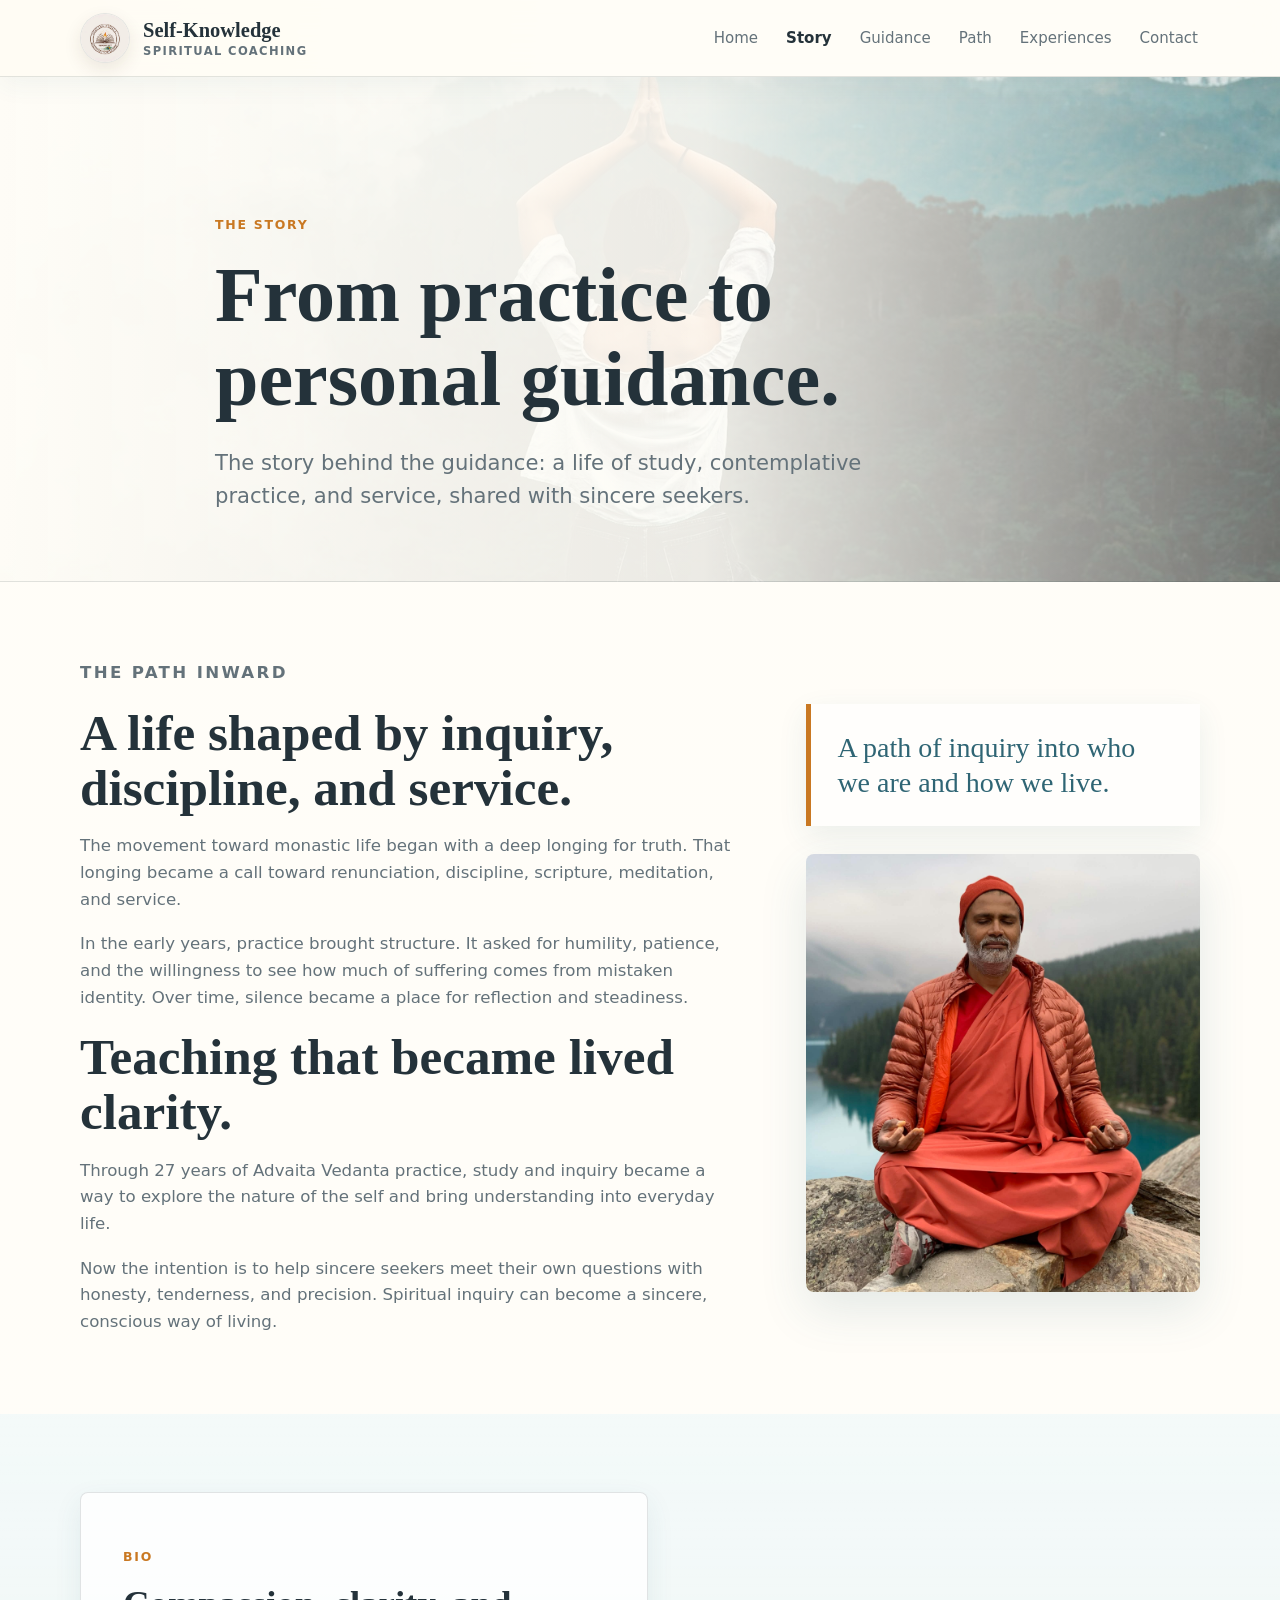
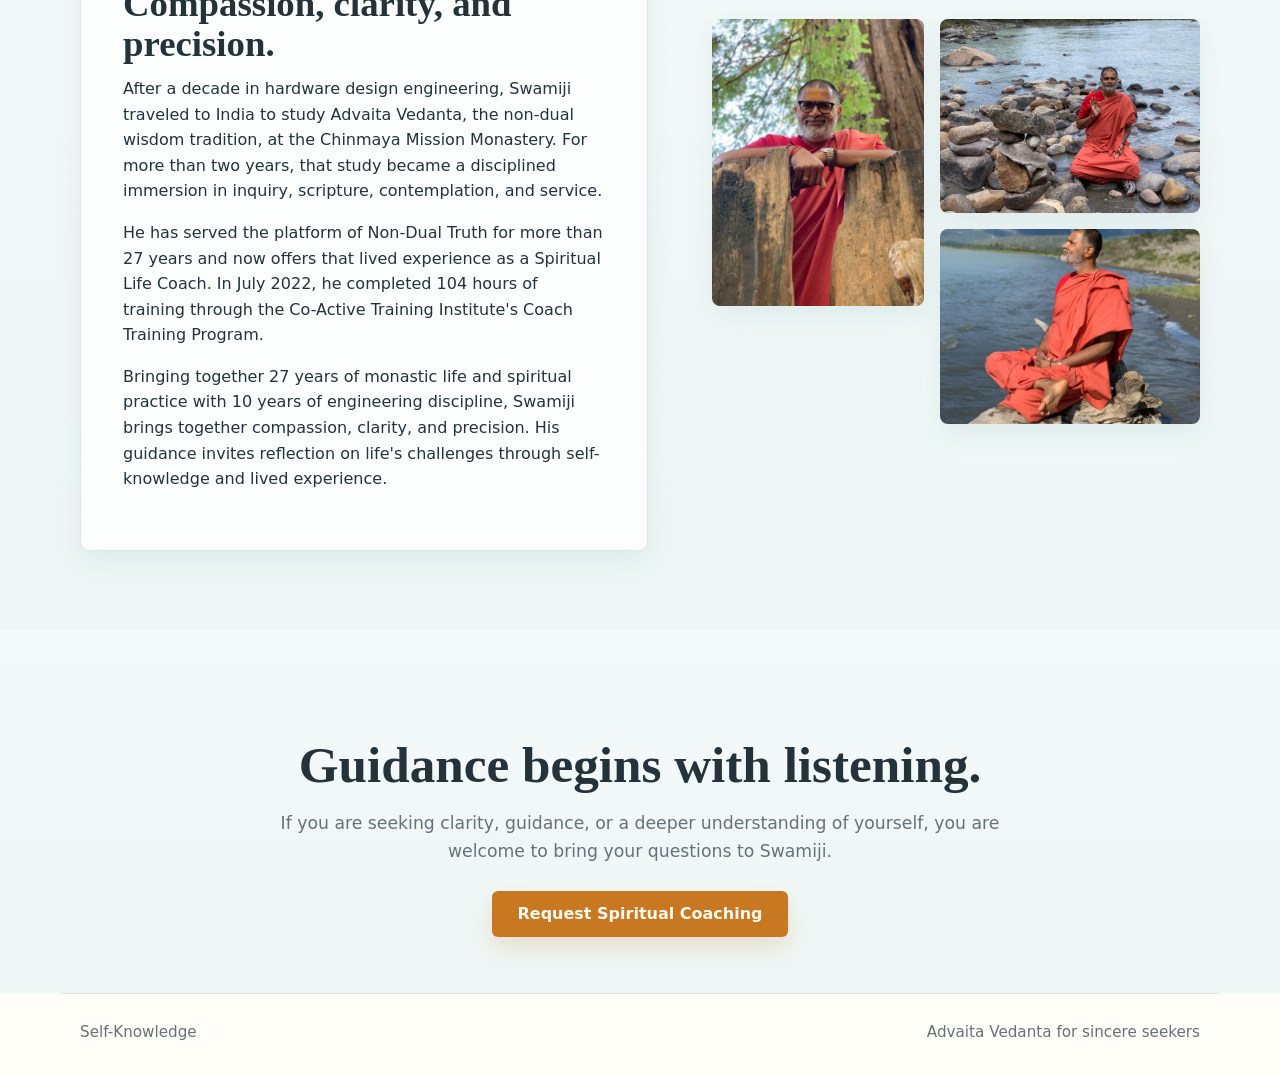
==== commit c6c23506: "Refine conscious living copy, guidance, and peaceful imagery" ====
--- a/about.html
+++ b/about.html
@@ -4,7 +4,7 @@
     <meta charset="utf-8">
     <meta name="viewport" content="width=device-width, initial-scale=1">
     <title>Story | Self-Knowledge</title>
-    <link rel="stylesheet" href="styles.css?v=20260613">
+    <link rel="stylesheet" href="styles.css?v=20260916b">
   </head>
   <body class="template-c">
     <div class="site-shell">
@@ -27,7 +27,8 @@
             <a aria-current="page" href="about.html">Story</a>
             <a href="services.html">Guidance</a>
             <a href="approach.html">Path</a>
-            <a class="nav-cta" href="contact.html">Request Coaching</a>
+            <a href="experiences.html">Experiences</a>
+            <a href="contact.html">Contact</a>
           </nav>
         </div>
         <button class="drawer-backdrop" type="button" data-drawer-close tabindex="-1" aria-label="Close navigation menu"></button>
@@ -47,7 +48,8 @@
             <a aria-current="page" href="about.html">Story</a>
             <a href="services.html">Guidance</a>
             <a href="approach.html">Path</a>
-            <a href="contact.html">Request Coaching</a>
+            <a href="experiences.html">Experiences</a>
+            <a href="contact.html">Contact</a>
           </nav>
         </aside>
       </header>
@@ -57,7 +59,7 @@
           <div class="container page-hero-inner">
             <p class="eyebrow">The story</p>
             <h1>From practice to personal guidance.</h1>
-            <p class="lead">Not a resume, but the living story behind the guidance: what led to monastic life, what practice revealed, and why this work is now offered to sincere seekers.</p>
+            <p class="lead">The story behind the guidance: a life of study, contemplative practice, and service, shared with sincere seekers.</p>
           </div>
         </section>
 
@@ -66,14 +68,14 @@
             <article class="story-main">
               <p class="eyebrow">The path inward</p>
               <h2>A life shaped by inquiry, discipline, and service.</h2>
-              <p>The movement toward monastic life began with a longing for truth that would not quiet down. Ordinary answers could not reach the place where the question lived. That longing became a call toward renunciation, discipline, scripture, meditation, and service.</p>
-              <p>In the early years, practice brought structure. It asked for humility, patience, and the willingness to see how much of suffering comes from mistaken identity. Over time, silence became less of an escape and more of a doorway into steadiness.</p>
+              <p>The movement toward monastic life began with a deep longing for truth. That longing became a call toward renunciation, discipline, scripture, meditation, and service.</p>
+              <p>In the early years, practice brought structure. It asked for humility, patience, and the willingness to see how much of suffering comes from mistaken identity. Over time, silence became a place for reflection and steadiness.</p>
               <h2>Teaching that became lived clarity.</h2>
-              <p>Through 27 years of Advaita Vedanta practice, the teaching became increasingly direct: the peace we seek is not an achievement. It is obscured by misunderstanding and revealed through inquiry.</p>
-              <p>Now the intention is to help sincere seekers meet their own questions with honesty, tenderness, and precision. Spiritual life does not need to become another performance. It can become a clear way of living.</p>
+              <p>Through 27 years of Advaita Vedanta practice, study and inquiry became a way to explore the nature of the self and bring understanding into everyday life.</p>
+              <p>Now the intention is to help sincere seekers meet their own questions with honesty, tenderness, and precision. Spiritual inquiry can become a sincere, conscious way of living.</p>
             </article>
             <aside class="story-aside story-gallery">
-              <blockquote class="quote">The work is not to improve the self endlessly. The work is to know what the self truly is.</blockquote>
+              <p class="quote">A path of inquiry into who we are and how we live.</p>
               <img src="images/swamiji-mountain-lake-meditation.jpg" alt="Swamiji seated in meditation by a mountain lake">
             </aside>
           </div>
@@ -86,7 +88,7 @@
               <h2>Compassion, clarity, and precision.</h2>
               <p>After a decade in hardware design engineering, Swamiji traveled to India to study Advaita Vedanta, the non-dual wisdom tradition, at the Chinmaya Mission Monastery. For more than two years, that study became a disciplined immersion in inquiry, scripture, contemplation, and service.</p>
               <p>He has served the platform of Non-Dual Truth for more than 27 years and now offers that lived experience as a Spiritual Life Coach. In July 2022, he completed 104 hours of training through the Co-Active Training Institute's Coach Training Program.</p>
-              <p>Bringing together 27 years of monastic life and spiritual practice with 10 years of engineering discipline, Swamiji offers a rare combination of compassion, clarity, and precision. His guidance helps people meet life's challenges with steadiness, self-knowledge, and a deeper understanding of the life process.</p>
+              <p>Bringing together 27 years of monastic life and spiritual practice with 10 years of engineering discipline, Swamiji brings together compassion, clarity, and precision. His guidance invites reflection on life's challenges through self-knowledge and lived experience.</p>
             </div>
             <div class="bio-image-grid" aria-label="Swamiji photos">
               <img src="images/swamiji-tree-portrait.jpg" alt="Swamiji smiling among trees">
@@ -99,7 +101,7 @@
         <section class="section band">
           <div class="container next-step">
             <h2>Guidance begins with listening.</h2>
-            <p>If your own questions feel ready for sincere attention, request spiritual coaching and share what you are seeking.</p>
+            <p>If you are seeking clarity, guidance, or a deeper understanding of yourself, you are welcome to bring your questions to Swamiji.</p>
             <a class="button" href="contact.html">Request Spiritual Coaching</a>
           </div>
         </section>
--- a/styles.css
+++ b/styles.css
@@ -711,7 +711,7 @@
 }
 
 .page-hero {
-  --page-hero-image: url("images/site-hero-home-still-water.png");
+  --page-hero-image: url("images/site-hero-yoga.jpg");
   --page-hero-position: center;
   padding: clamp(74px, 11vw, 138px) 0 clamp(54px, 8vw, 92px);
   background:
@@ -721,22 +721,22 @@
 }
 
 .story-hero {
-  --page-hero-image: url("images/site-hero-story-quiet-forest.png");
+  --page-hero-image: url("images/site-hero-yoga.jpg");
   --page-hero-position: center 48%;
 }
 
 .guidance-hero {
-  --page-hero-image: url("images/site-hero-guidance-soft-dawn.png");
+  --page-hero-image: url("images/site-hero-meditation.jpg");
   --page-hero-position: center 52%;
 }
 
 .path-hero {
-  --page-hero-image: url("images/site-hero-path-still-water.png");
+  --page-hero-image: url("images/site-hero-yoga.jpg");
   --page-hero-position: center 44%;
 }
 
 .contact-hero {
-  --page-hero-image: url("images/site-hero-contact-stones.png");
+  --page-hero-image: url("images/site-hero-meditation.jpg");
   --page-hero-position: center 48%;
 }
 
@@ -1389,3 +1389,20 @@
     grid-template-columns: 1fr;
   }
 }
+
+/* Quiet, editorial presentation for shared experiences. */
+.experiences-hero {
+  --page-hero-image: url("images/site-hero-yoga.jpg");
+  --page-hero-position: center 48%;
+}
+
+.reflections { max-width: 890px; }
+.reflections > p, .experience-entry p, .experience-reflection, .form-note {
+  color: var(--muted);
+}
+.experience-list { margin: 36px 0 0; padding: 0; list-style: none; }
+.experience-entry { padding: 32px 0; border-top: 1px solid var(--line); }
+.experience-entry summary { cursor: pointer; color: var(--deep-blue); }
+.experience-reflection { margin-top: 18px; }
+.form-note { margin: 0; font-size: 0.9rem; font-weight: 400; }
+.form-note a { color: var(--deep-blue); text-decoration: underline; overflow-wrap: anywhere; }
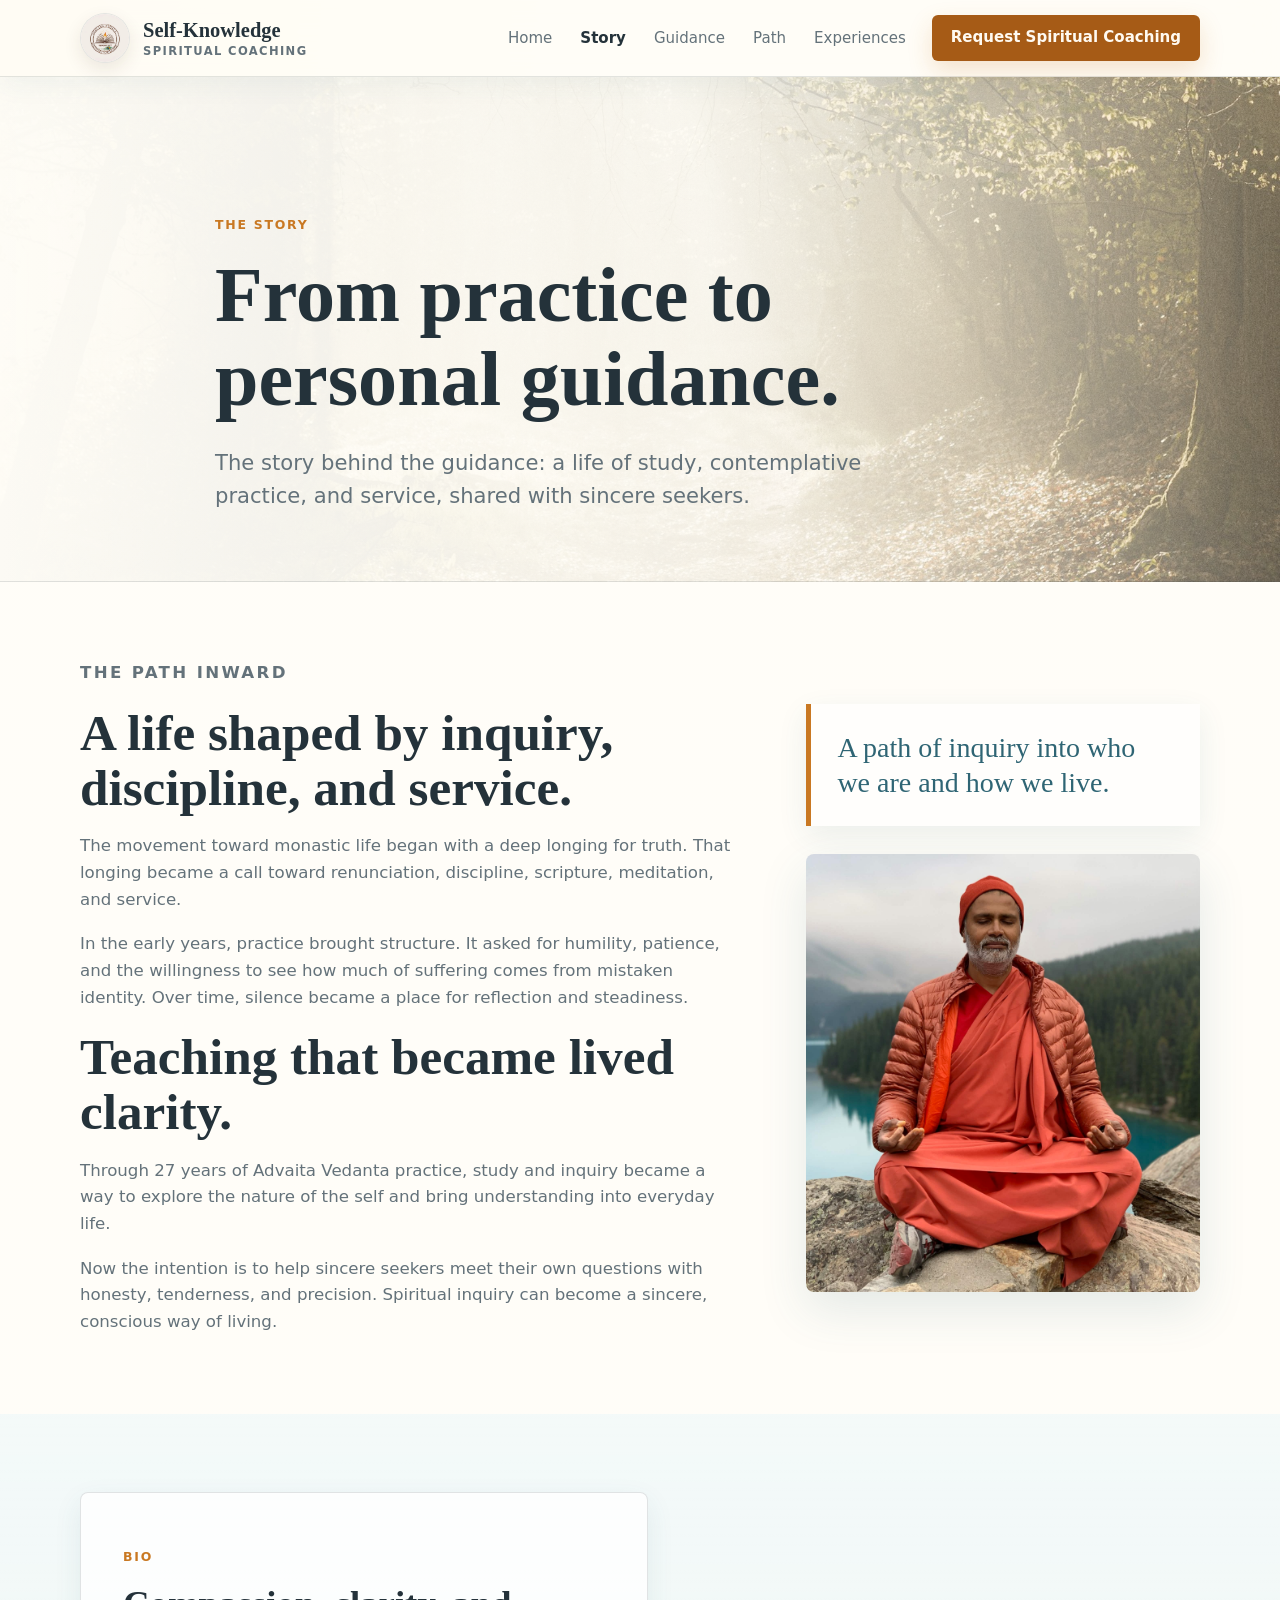
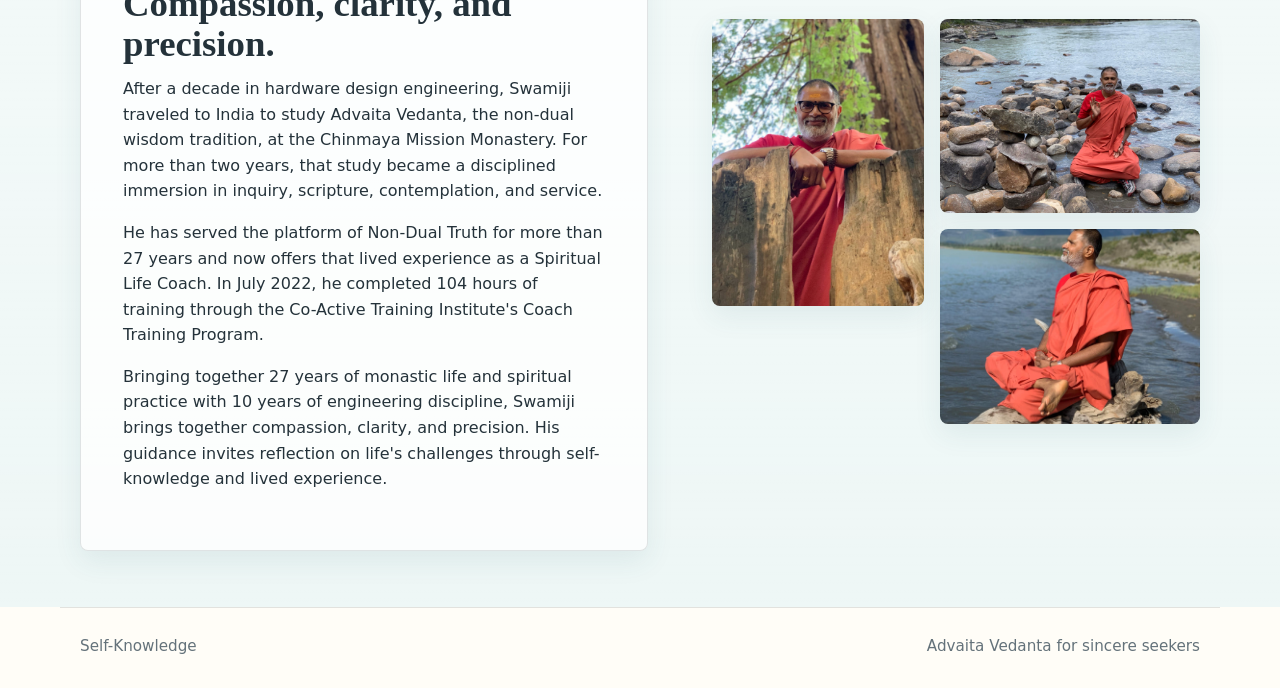
==== commit 3cadfd85: "Give each page a unique background and restore navigation coaching CTA" ====
--- a/about.html
+++ b/about.html
@@ -4,7 +4,7 @@
     <meta charset="utf-8">
     <meta name="viewport" content="width=device-width, initial-scale=1">
     <title>Story | Self-Knowledge</title>
-    <link rel="stylesheet" href="styles.css?v=20260916b">
+    <link rel="stylesheet" href="styles.css?v=20260916c">
   </head>
   <body class="template-c">
     <div class="site-shell">
@@ -28,7 +28,7 @@
             <a href="services.html">Guidance</a>
             <a href="approach.html">Path</a>
             <a href="experiences.html">Experiences</a>
-            <a href="contact.html">Contact</a>
+            <a class="nav-cta" href="contact.html">Request Spiritual Coaching</a>
           </nav>
         </div>
         <button class="drawer-backdrop" type="button" data-drawer-close tabindex="-1" aria-label="Close navigation menu"></button>
@@ -49,7 +49,7 @@
             <a href="services.html">Guidance</a>
             <a href="approach.html">Path</a>
             <a href="experiences.html">Experiences</a>
-            <a href="contact.html">Contact</a>
+            <a class="nav-cta" href="contact.html">Request Spiritual Coaching</a>
           </nav>
         </aside>
       </header>
@@ -98,13 +98,6 @@
           </div>
         </section>
 
-        <section class="section band">
-          <div class="container next-step">
-            <h2>Guidance begins with listening.</h2>
-            <p>If you are seeking clarity, guidance, or a deeper understanding of yourself, you are welcome to bring your questions to Swamiji.</p>
-            <a class="button" href="contact.html">Request Spiritual Coaching</a>
-          </div>
-        </section>
       </main>
 
       <footer class="footer">
@@ -114,6 +107,6 @@
         </div>
       </footer>
     </div>
-    <script src="script.js?v=20260611"></script>
+    <script src="script.js?v=20260916"></script>
   </body>
 </html>
--- a/styles.css
+++ b/styles.css
@@ -721,8 +721,8 @@
 }
 
 .story-hero {
-  --page-hero-image: url("images/site-hero-yoga.jpg");
-  --page-hero-position: center 48%;
+  --page-hero-image: url("images/site-hero-forest-path.jpg");
+  --page-hero-position: center 70%;
 }
 
 .guidance-hero {
@@ -731,13 +731,13 @@
 }
 
 .path-hero {
-  --page-hero-image: url("images/site-hero-yoga.jpg");
-  --page-hero-position: center 44%;
+  --page-hero-image: url("images/site-hero-garden-meditation.jpg");
+  --page-hero-position: center 48%;
 }
 
 .contact-hero {
-  --page-hero-image: url("images/site-hero-meditation.jpg");
-  --page-hero-position: center 48%;
+  --page-hero-image: url("images/site-hero-park-practice.jpg");
+  --page-hero-position: center 42%;
 }
 
 .story-hero {
@@ -1170,7 +1170,7 @@
   }
 }
 
-@media (max-width: 820px) {
+@media (max-width: 1080px) {
   .nav-inner {
     min-height: 70px;
     align-items: center;
@@ -1392,8 +1392,8 @@
 
 /* Quiet, editorial presentation for shared experiences. */
 .experiences-hero {
-  --page-hero-image: url("images/site-hero-yoga.jpg");
-  --page-hero-position: center 48%;
+  --page-hero-image: url("images/site-hero-lake-reflections.jpg");
+  --page-hero-position: center 62%;
 }
 
 .reflections { max-width: 890px; }
@@ -1406,3 +1406,13 @@
 .experience-reflection { margin-top: 18px; }
 .form-note { margin: 0; font-size: 0.9rem; font-weight: 400; }
 .form-note a { color: var(--deep-blue); text-decoration: underline; overflow-wrap: anywhere; }
+
+.nav-links .nav-cta {
+  flex-shrink: 0;
+  padding: 12px 18px;
+  color: #fffaf1;
+  background: #a65b16;
+  white-space: nowrap;
+}
+.nav-links .nav-cta:hover { background: #884a12; color: #fffaf1; }
+.drawer-links .nav-cta { color: #fffaf1; background: #a65b16; text-align: center; }
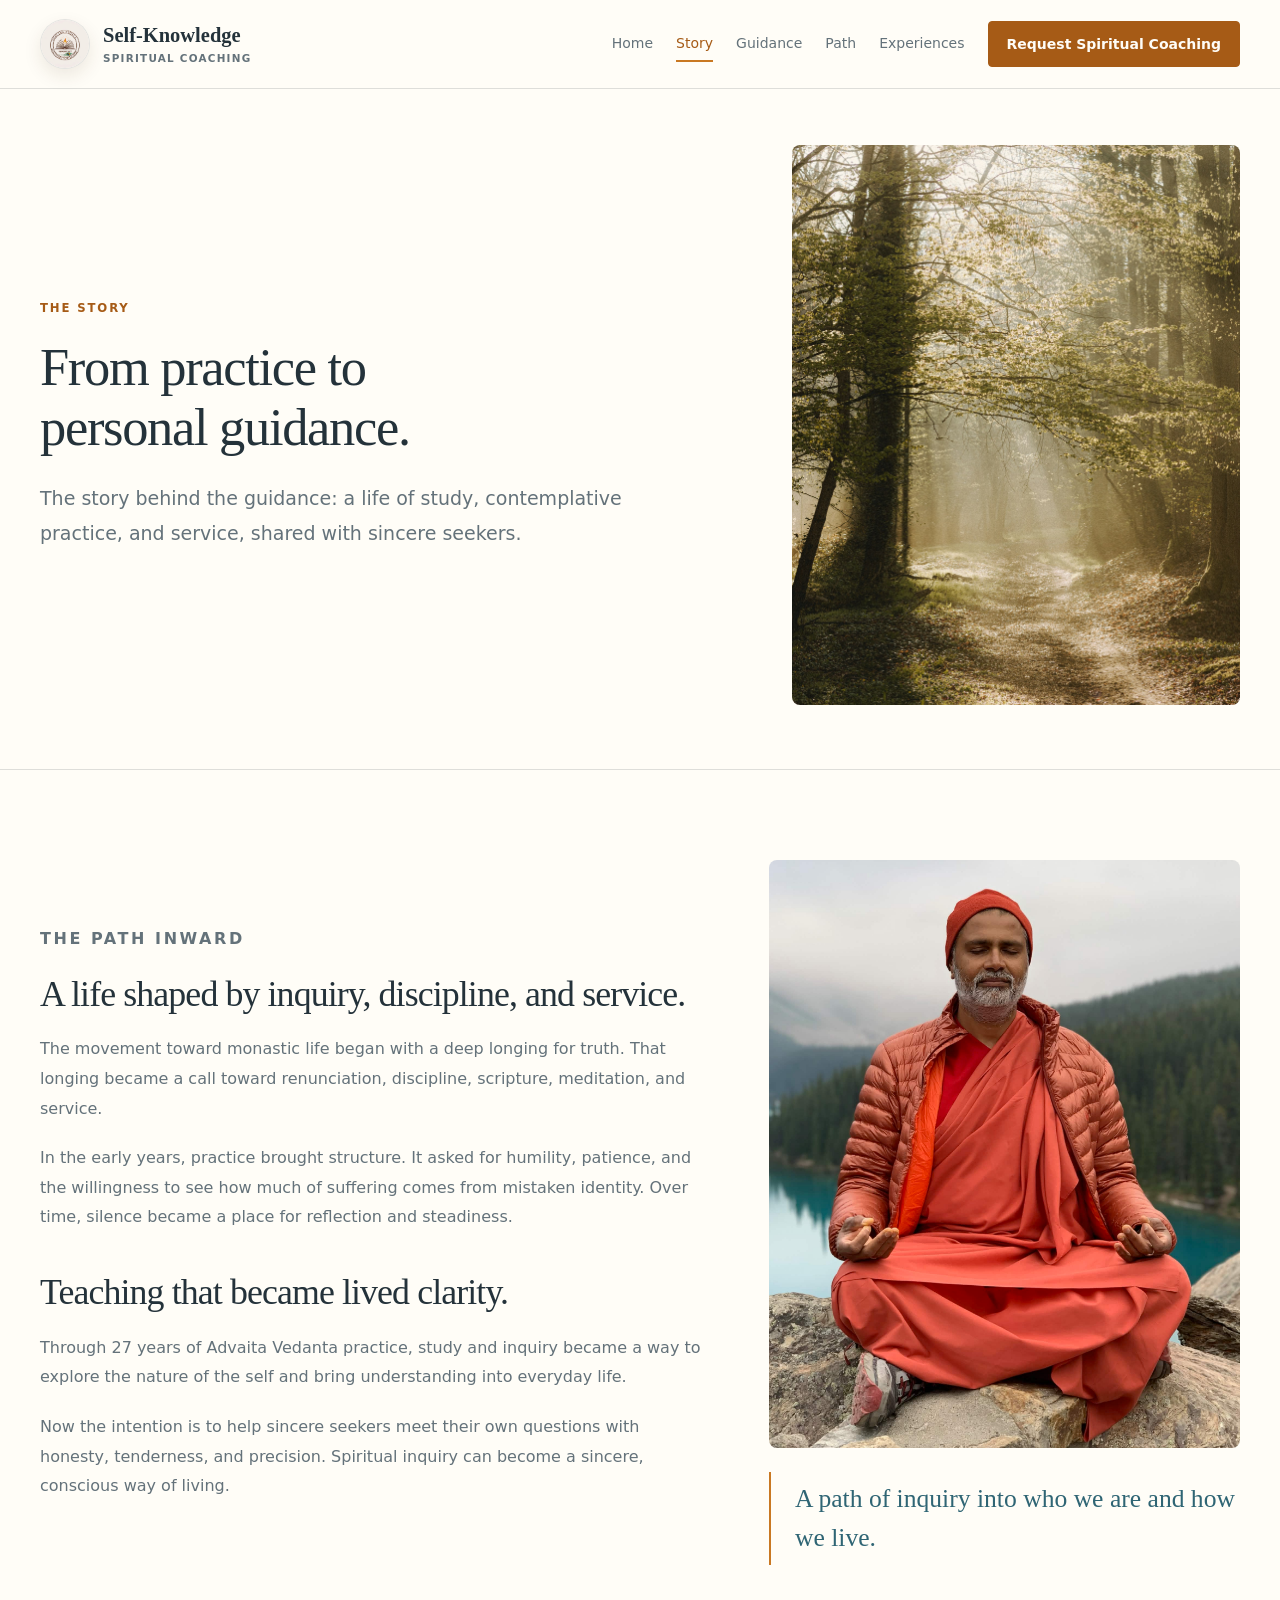
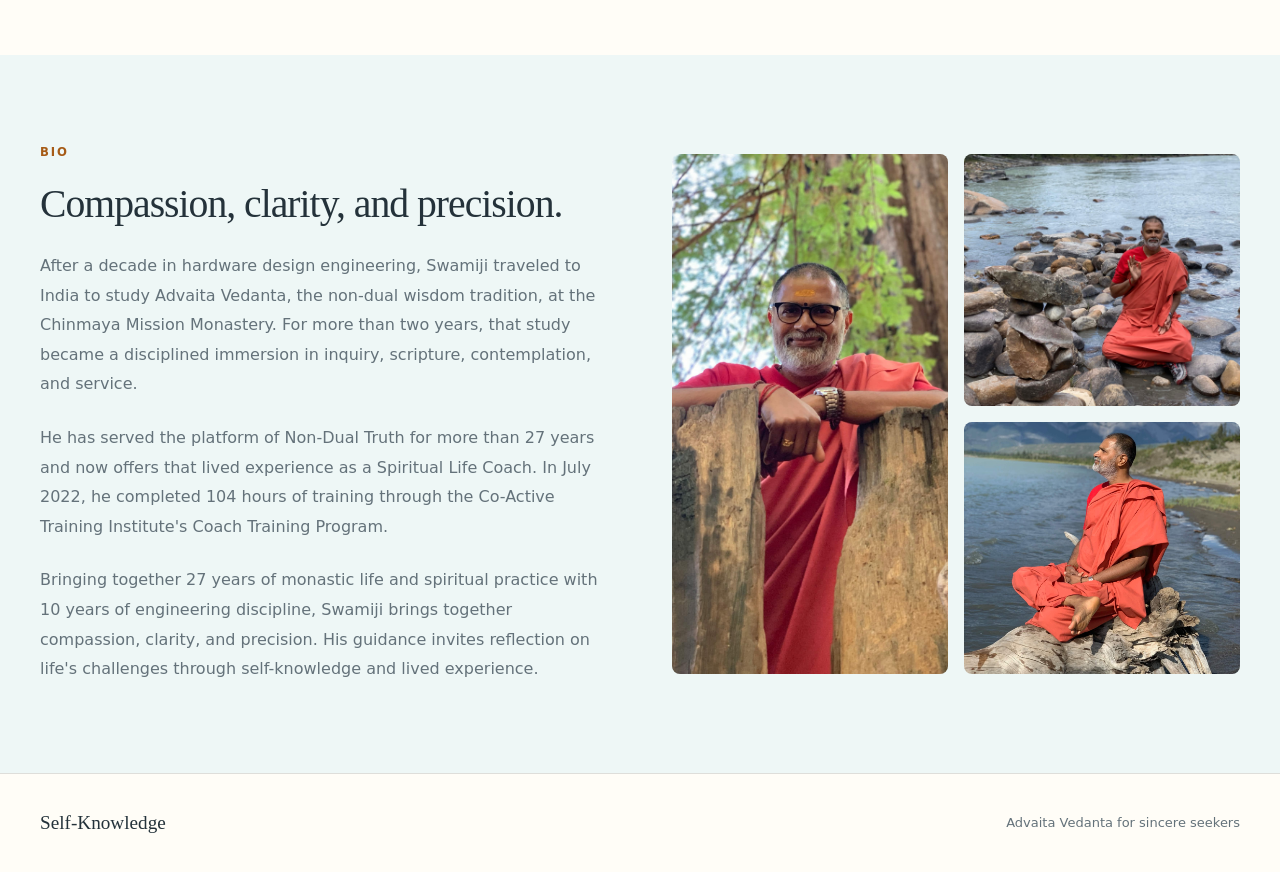
==== commit f69483dc: "Redesign website with a cohesive responsive visual system" ====
--- a/about.html
+++ b/about.html
@@ -4,9 +4,10 @@
     <meta charset="utf-8">
     <meta name="viewport" content="width=device-width, initial-scale=1">
     <title>Story | Self-Knowledge</title>
-    <link rel="stylesheet" href="styles.css?v=20260916c">
+    <link rel="stylesheet" href="styles.css?v=20261010-redesign">
   </head>
-  <body class="template-c">
+  <body class="site-page">
+    <a class="skip-link" href="#main-content">Skip to content</a>
     <div class="site-shell">
       <header class="nav">
         <div class="container nav-inner">
@@ -32,7 +33,7 @@
           </nav>
         </div>
         <button class="drawer-backdrop" type="button" data-drawer-close tabindex="-1" aria-label="Close navigation menu"></button>
-        <aside class="mobile-drawer" id="mobile-navigation" aria-label="Mobile navigation" aria-hidden="true">
+        <aside class="mobile-drawer" id="mobile-navigation" role="dialog" aria-modal="true" aria-label="Mobile navigation" aria-hidden="true" inert>
           <div class="drawer-header">
             <a class="brand" href="index.html" aria-label="Self-Knowledge home">
               <img class="brand-emblem" src="images/site-sharada-vidya-emblem.jpg" alt="Sharada Vidya Education Foundation emblem">
@@ -54,29 +55,38 @@
         </aside>
       </header>
 
-      <main>
+      <main id="main-content" tabindex="-1">
         <section class="page-hero story-hero">
-          <div class="container page-hero-inner">
-            <p class="eyebrow">The story</p>
+          <div class="container hero-frame">
+            <div class="hero-copy">
+              <p class="eyebrow">The story</p>
             <h1>From practice to personal guidance.</h1>
             <p class="lead">The story behind the guidance: a life of study, contemplative practice, and service, shared with sincere seekers.</p>
+            </div>
+            <figure class="hero-media">
+              <img src="images/site-hero-forest-path.jpg" alt="A quiet path through a misty forest" width="1800" height="2700" fetchpriority="high" decoding="async">
+            </figure>
           </div>
         </section>
 
         <section class="section story-narrative">
           <div class="container story-page story-page-refined">
             <article class="story-main">
+              <div class="story-chapter">
               <p class="eyebrow">The path inward</p>
               <h2>A life shaped by inquiry, discipline, and service.</h2>
               <p>The movement toward monastic life began with a deep longing for truth. That longing became a call toward renunciation, discipline, scripture, meditation, and service.</p>
               <p>In the early years, practice brought structure. It asked for humility, patience, and the willingness to see how much of suffering comes from mistaken identity. Over time, silence became a place for reflection and steadiness.</p>
+              </div>
+              <div class="story-chapter">
               <h2>Teaching that became lived clarity.</h2>
               <p>Through 27 years of Advaita Vedanta practice, study and inquiry became a way to explore the nature of the self and bring understanding into everyday life.</p>
               <p>Now the intention is to help sincere seekers meet their own questions with honesty, tenderness, and precision. Spiritual inquiry can become a sincere, conscious way of living.</p>
+            </div>
             </article>
             <aside class="story-aside story-gallery">
+              <img src="images/swamiji-mountain-lake-meditation.jpg" alt="Swamiji seated in meditation by a mountain lake" width="2880" height="2160" loading="lazy" decoding="async">
               <p class="quote">A path of inquiry into who we are and how we live.</p>
-              <img src="images/swamiji-mountain-lake-meditation.jpg" alt="Swamiji seated in meditation by a mountain lake">
             </aside>
           </div>
         </section>
@@ -91,9 +101,9 @@
               <p>Bringing together 27 years of monastic life and spiritual practice with 10 years of engineering discipline, Swamiji brings together compassion, clarity, and precision. His guidance invites reflection on life's challenges through self-knowledge and lived experience.</p>
             </div>
             <div class="bio-image-grid" aria-label="Swamiji photos">
-              <img src="images/swamiji-tree-portrait.jpg" alt="Swamiji smiling among trees">
-              <img src="images/swamiji-riverside-meditation.jpg" alt="Swamiji meditating beside a quiet river">
-              <img src="images/swamiji-lakeside-profile.jpg" alt="Swamiji seated beside a mountain lake">
+              <img src="images/swamiji-tree-portrait.jpg" alt="Swamiji smiling among trees" width="2160" height="2880" loading="lazy" decoding="async">
+              <img src="images/swamiji-riverside-meditation.jpg" alt="Swamiji meditating beside a quiet river" width="2880" height="2160" loading="lazy" decoding="async">
+              <img src="images/swamiji-lakeside-profile.jpg" alt="Swamiji seated beside a mountain lake" width="2160" height="2880" loading="lazy" decoding="async">
             </div>
           </div>
         </section>
@@ -107,6 +117,6 @@
         </div>
       </footer>
     </div>
-    <script src="script.js?v=20260916"></script>
+    <script src="script.js?v=20261010-redesign"></script>
   </body>
 </html>
--- a/styles.css
+++ b/styles.css
@@ -1,1418 +1,264 @@
+/* Shared design system: original palette, original imagery, consistent components. */
 :root {
-  --ink: #24323a;
-  --muted: #64727a;
-  --paper: #fffaf1;
-  --line: rgba(36, 50, 58, 0.13);
-  --saffron: #d9822b;
-  --marigold: #f3c769;
-  --sky: #8fbdc8;
-  --deep-blue: #2f6574;
-  --white: #ffffff;
-  --shadow: 0 18px 48px rgba(47, 101, 116, 0.13);
-  --soft-shadow: 0 10px 28px rgba(47, 101, 116, 0.09);
-  font-family: Inter, ui-sans-serif, system-ui, -apple-system, BlinkMacSystemFont, "Segoe UI", sans-serif;
-}
-
-* {
-  box-sizing: border-box;
-}
-
-html {
-  scroll-behavior: smooth;
-}
-
-body {
-  margin: 0;
-  color: var(--ink);
-  background:
-    radial-gradient(circle at top left, rgba(243, 199, 105, 0.18), transparent 34rem),
-    linear-gradient(180deg, var(--paper), #fffdf8 42%, var(--paper));
-  line-height: 1.6;
-}
-
-body.template-a {
-  --paper: #fff7ea;
-  --accent: #e98624;
-  --accent-soft: #ffe1ad;
-  --secondary: #407992;
-  --wash: #fff0d5;
-}
-
-body.template-b {
-  --paper: #f4fbff;
-  --accent: #d88a2d;
-  --accent-soft: #ffeec8;
-  --secondary: #4f95b1;
-  --wash: #dff4fb;
-}
-
-body.template-c {
-  --paper: #fffdf7;
-  --accent: #c97822;
-  --accent-soft: #f8df9d;
-  --secondary: #6fa8ba;
-  --wash: #eef7f6;
-}
-
-a {
-  color: inherit;
-  text-decoration: none;
-}
-
-img {
-  display: block;
-  max-width: 100%;
-}
-
-.site-shell {
-  min-height: 100vh;
-  overflow-x: hidden;
-}
-
-.container {
-  width: min(100%, 1160px);
-  margin: 0 auto;
-  padding: 0 20px;
-}
-
-.nav {
-  position: sticky;
-  top: 0;
-  z-index: 20;
-  background: rgba(255, 250, 241, 0.9);
-  border-bottom: 1px solid var(--line);
-  backdrop-filter: blur(18px);
-  box-shadow: 0 8px 26px rgba(47, 101, 116, 0.06);
-}
-
-.template-b .nav {
-  background: rgba(244, 251, 255, 0.9);
-}
-
-.template-c .nav {
-  background: rgba(255, 253, 247, 0.9);
-}
-
-.nav-inner {
-  display: flex;
-  align-items: center;
-  justify-content: space-between;
-  min-height: 76px;
-  gap: 24px;
-}
-
-.brand {
-  display: flex;
-  align-items: center;
-  min-width: 0;
-  gap: 13px;
-  font-family: Georgia, "Times New Roman", serif;
-  font-weight: 700;
-  letter-spacing: 0;
-}
-
-.brand-emblem {
-  width: 50px;
-  height: 50px;
-  flex: 0 0 auto;
-  border: 1px solid rgba(36, 50, 58, 0.12);
-  border-radius: 50%;
-  background: #fffdf8;
-  box-shadow: 0 7px 18px rgba(78, 48, 24, 0.1);
-  object-fit: cover;
-  object-position: center 43%;
-}
-
-.brand-text {
-  display: grid;
-  min-width: 0;
-  line-height: 1.08;
-}
-
-.brand-name {
-  color: var(--ink);
-  font-size: clamp(1.03rem, 2vw, 1.28rem);
-}
-
-.brand-subtitle {
-  margin-top: 4px;
-  color: var(--muted);
-  font-family: Inter, ui-sans-serif, system-ui, sans-serif;
-  font-size: 0.72rem;
-  font-weight: 800;
-  letter-spacing: 0.12em;
-  text-transform: uppercase;
-}
-
-.nav-links {
-  display: flex;
-  align-items: center;
-  gap: clamp(10px, 2vw, 24px);
-  font-size: 0.94rem;
-  color: var(--muted);
-}
-
-.nav-links a {
-  border-radius: 6px;
-  padding: 8px 2px;
-}
-
-.nav-links a:hover {
-  color: var(--ink);
-}
-
-.nav-links a[aria-current="page"] {
-  color: var(--ink);
-  font-weight: 800;
-}
-
-.nav-cta,
-.button {
-  display: inline-flex;
-  align-items: center;
-  justify-content: center;
-  min-height: 46px;
-  min-width: 188px;
-  padding: 0 24px;
-  border: 1px solid transparent;
-  border-radius: 6px;
-  background: var(--accent);
-  color: #fffaf1;
-  font-weight: 700;
-  line-height: 1.15;
-  box-shadow: 0 10px 24px rgba(201, 120, 34, 0.2);
-  transition: background-color 160ms ease, border-color 160ms ease, color 160ms ease, transform 160ms ease, box-shadow 160ms ease;
-}
-
-.nav-cta:hover,
-.button:hover {
-  transform: translateY(-1px);
-  box-shadow: 0 12px 28px rgba(201, 120, 34, 0.24);
-}
-
-.button.secondary {
-  background: transparent;
-  color: var(--deep-blue);
-  border-color: rgba(49, 95, 123, 0.28);
-  box-shadow: none;
-}
-
-.button.secondary:hover {
-  background: rgba(47, 101, 116, 0.07);
-  box-shadow: none;
-}
-
-a:focus-visible,
-button:focus-visible,
-input:focus-visible,
-textarea:focus-visible {
-  outline: 3px solid rgba(111, 168, 186, 0.45);
-  outline-offset: 3px;
-}
-
-.menu-toggle {
-  display: none;
-  width: 46px;
-  height: 46px;
-  flex: 0 0 auto;
-  align-items: center;
-  justify-content: center;
-  flex-direction: column;
-  gap: 5px;
-  border: 1px solid rgba(36, 50, 58, 0.16);
-  border-radius: 6px;
-  background: rgba(255, 255, 255, 0.76);
-  color: var(--ink);
-  cursor: pointer;
-}
-
-.menu-toggle span {
-  width: 20px;
-  height: 2px;
-  border-radius: 2px;
-  background: currentColor;
-}
-
-.drawer-backdrop {
-  position: fixed;
-  inset: 0;
-  z-index: 30;
-  border: 0;
-  background: rgba(36, 50, 58, 0.3);
-  opacity: 0;
-  pointer-events: none;
-  transition: opacity 180ms ease;
-}
-
-.mobile-drawer {
-  position: fixed;
-  top: 0;
-  right: 0;
-  z-index: 31;
-  display: flex;
-  width: min(360px, 88vw);
-  height: 100vh;
-  height: 100dvh;
-  flex-direction: column;
-  gap: 30px;
-  padding: 22px;
-  border-left: 1px solid var(--line);
-  background: rgba(255, 253, 247, 0.98);
-  box-shadow: -18px 0 44px rgba(36, 50, 58, 0.16);
-  transform: translateX(105%);
-  visibility: hidden;
-  transition: transform 220ms ease, visibility 220ms ease;
-}
-
-body.nav-open {
-  overflow: hidden;
-}
-
-body.nav-open .drawer-backdrop {
-  opacity: 1;
-  pointer-events: auto;
-}
-
-body.nav-open .mobile-drawer {
-  transform: translateX(0);
-  visibility: visible;
-}
-
-.drawer-header {
-  display: flex;
-  align-items: flex-start;
-  justify-content: space-between;
-  gap: 16px;
-}
-
-.drawer-header .brand {
-  align-items: flex-start;
-}
-
-.drawer-header .brand-emblem {
-  width: 46px;
-  height: 46px;
-}
-
-.drawer-close {
-  min-height: 38px;
-  padding: 0 12px;
-  border: 1px solid rgba(36, 50, 58, 0.14);
-  border-radius: 6px;
-  background: #fff;
-  color: var(--muted);
-  font: inherit;
-  font-size: 0.9rem;
-  font-weight: 800;
-  cursor: pointer;
-}
-
-.drawer-links {
-  display: grid;
-  gap: 8px;
-}
-
-.drawer-links a {
-  display: flex;
-  align-items: center;
-  min-height: 50px;
-  padding: 0 14px;
-  border: 1px solid transparent;
-  border-radius: 6px;
-  color: var(--ink);
-  font-weight: 800;
-}
-
-.drawer-links a:hover,
-.drawer-links a[aria-current="page"] {
-  border-color: rgba(47, 101, 116, 0.16);
-  background: var(--wash);
-  color: var(--deep-blue);
-}
-
-.hero {
-  position: relative;
-}
-
-.hero-inner {
-  display: grid;
-  grid-template-columns: minmax(0, 1.02fr) minmax(340px, 0.78fr);
-  min-height: min(760px, calc(100vh - 76px));
-  max-height: none;
-  align-items: center;
-  gap: clamp(34px, 6vw, 84px);
-  padding: clamp(68px, 9vw, 118px) 0;
-}
-
-.hero-copy {
-  max-width: 760px;
-}
-
-.eyebrow {
-  margin: 0 0 18px;
-  color: var(--accent);
-  font-size: 0.78rem;
-  font-weight: 800;
-  letter-spacing: 0.14em;
-  text-transform: uppercase;
-}
-
-h1,
-h2,
-h3 {
-  margin: 0;
-  font-family: Georgia, "Times New Roman", serif;
-  font-weight: 700;
-  letter-spacing: 0;
-  line-height: 1.08;
-  overflow-wrap: break-word;
-  word-break: normal;
-}
-
-h1 {
-  max-width: 780px;
-  font-size: clamp(2.65rem, 6.1vw, 5.25rem);
-}
-
-h2 {
-  font-size: clamp(2rem, 4vw, 3.4rem);
-}
-
-h3 {
-  font-size: 1.35rem;
-}
-
-.lead {
-  max-width: 660px;
-  margin: 24px 0 0;
-  color: var(--muted);
-  font-size: clamp(1.07rem, 2vw, 1.32rem);
-}
-
-.hero-actions {
-  display: flex;
-  flex-wrap: wrap;
-  gap: 14px;
-  margin-top: 34px;
-}
-
-.hero-note {
-  display: block;
-  max-width: 620px;
-  margin: 30px 0 0;
-  color: #5b4329;
-  font-family: Georgia, "Times New Roman", serif;
-  font-size: clamp(1.35rem, 3vw, 2rem);
-  font-weight: 700;
-  line-height: 1.25;
-}
-
-.hero-note span {
-  padding: 3px 8px 5px;
-  background: linear-gradient(180deg, transparent 46%, rgba(248, 223, 157, 0.92) 46%, rgba(248, 223, 157, 0.92) 82%, transparent 82%);
-  box-decoration-break: clone;
-  -webkit-box-decoration-break: clone;
-}
-
-.hero-visual {
-  position: relative;
-  align-self: stretch;
-  min-height: 460px;
-  border-radius: 8px;
-  overflow: hidden;
-  box-shadow: var(--shadow);
-}
-
-.hero-visual img {
-  width: 100%;
-  height: 100%;
-  object-fit: cover;
-}
-
-.hero-visual::after {
-  position: absolute;
-  inset: 0;
-  content: "";
-  background: linear-gradient(180deg, rgba(255, 248, 230, 0.08), rgba(232, 134, 36, 0.18));
-}
-
-.section {
-  padding: clamp(66px, 8.5vw, 108px) 0;
-}
-
-main > .section:last-child {
-  padding-bottom: clamp(32px, 5vw, 56px);
-}
-
-.section.band {
-  background:
-    linear-gradient(180deg, rgba(255, 255, 255, 0.34), rgba(255, 255, 255, 0)),
-    var(--wash);
-}
-
-.section-heading {
-  display: grid;
-  grid-template-columns: minmax(0, 0.9fr) minmax(280px, 0.65fr);
-  align-items: end;
-  gap: clamp(24px, 5vw, 64px);
-  margin-bottom: 42px;
-}
-
-.section-heading p {
-  margin: 0;
-  color: var(--muted);
-  font-size: 1.08rem;
-}
-
-.story {
-  display: grid;
-  grid-template-columns: minmax(280px, 0.62fr) minmax(0, 1fr);
-  gap: clamp(28px, 5vw, 72px);
-  align-items: center;
-}
-
-.story-photo {
-  overflow: hidden;
-  border-radius: 8px;
-  box-shadow: var(--shadow);
-}
-
-.story-photo img {
-  width: 100%;
-  aspect-ratio: 4 / 5;
-  object-fit: cover;
-}
-
-.story-copy {
-  display: grid;
-  gap: 20px;
-}
-
-.story-copy p {
-  margin: 0;
-  color: var(--muted);
-  font-size: 1.04rem;
-}
-
-.quote {
-  margin: 0;
-  padding: 26px;
-  border-left: 5px solid var(--accent);
-  background: rgba(255, 255, 255, 0.68);
-  color: var(--deep-blue);
-  font-family: Georgia, "Times New Roman", serif;
-  font-size: clamp(1.3rem, 3vw, 2rem);
-  line-height: 1.25;
-  box-shadow: var(--soft-shadow);
-}
-
-.service-grid {
-  display: grid;
-  grid-template-columns: repeat(3, minmax(0, 1fr));
-  gap: 18px;
-}
-
-.service-card {
-  display: flex;
-  min-height: 280px;
-  flex-direction: column;
-  justify-content: space-between;
-  padding: 28px;
-  border: 1px solid var(--line);
-  border-radius: 8px;
-  background: rgba(255, 255, 255, 0.78);
-  box-shadow: var(--soft-shadow);
-}
-
-.service-card span {
-  color: var(--accent);
-  font-weight: 800;
-}
-
-.service-card p {
-  margin: 16px 0 0;
-  color: var(--muted);
-}
-
-.service-card a {
-  width: fit-content;
-  margin-top: 24px;
-  color: var(--deep-blue);
-  font-weight: 800;
-}
-
-.practice {
-  display: grid;
-  grid-template-columns: minmax(0, 0.9fr) minmax(320px, 0.8fr);
-  gap: clamp(28px, 5vw, 72px);
-  align-items: center;
-}
-
-.practice-list {
-  display: grid;
-  gap: 14px;
-  margin: 28px 0 0;
-  padding: 0;
-  list-style: none;
-}
-
-.practice-list li {
-  display: grid;
-  grid-template-columns: 38px minmax(0, 1fr);
-  align-items: start;
-  gap: 14px;
-  color: var(--muted);
-}
-
-.practice-list strong {
-  color: var(--ink);
-}
-
-.number {
-  display: grid;
-  place-items: center;
-  width: 38px;
-  height: 38px;
-  border-radius: 50%;
-  background: var(--accent-soft);
-  color: #84450f;
-  font-weight: 800;
-}
-
-.practice-panel {
-  padding: 34px;
-  border: 1px solid var(--line);
-  border-radius: 8px;
-  background: rgba(255, 255, 255, 0.78);
-  box-shadow: var(--soft-shadow);
-}
-
-.practice-panel img {
-  width: 100%;
-  aspect-ratio: 16 / 11;
-  margin-bottom: 24px;
-  border-radius: 6px;
-  object-fit: cover;
-}
-
-.practice-panel p {
-  margin: 14px 0 0;
-  color: var(--muted);
-}
-
-.cta-band {
-  padding: clamp(54px, 8vw, 84px);
-  border-radius: 8px;
-  background:
-    linear-gradient(135deg, rgba(255, 255, 255, 0.08), transparent 45%),
-    #245b76;
-  color: #fffaf1;
-  text-align: center;
-  box-shadow: var(--shadow);
-}
-
-.template-a .cta-band {
-  background: #7d4a16;
-}
-
-.template-c .cta-band {
-  background: #2e6676;
-}
-
-.cta-band p {
-  max-width: 720px;
-  margin: 18px auto 0;
-  color: rgba(255, 250, 241, 0.82);
-  font-size: 1.08rem;
-}
-
-.cta-band .button {
-  margin-top: 28px;
-  background: var(--marigold);
-  color: #4f330d;
-  box-shadow: none;
-}
-
-.footer {
-  padding: 0 0 30px;
-  color: var(--muted);
-  font-size: 0.95rem;
-}
-
-.footer-inner {
-  display: flex;
-  justify-content: space-between;
-  gap: 20px;
-  border-top: 1px solid var(--line);
-  padding-top: 26px;
-}
-
-.template-b .hero-inner {
-  grid-template-columns: minmax(340px, 0.82fr) minmax(0, 1fr);
-}
-
-.template-b .hero-visual {
-  order: -1;
-  border-radius: 999px 999px 8px 8px;
-}
-
-.template-b h1 {
-  color: #214f69;
-}
-
-.template-b .service-card {
-  background: #ffffff;
-  box-shadow: 0 14px 34px rgba(79, 149, 177, 0.1);
-}
-
-.template-c .hero {
-  background:
-    linear-gradient(90deg, rgba(255, 253, 247, 0.97) 0%, rgba(255, 253, 247, 0.82) 56%, rgba(255, 253, 247, 0.18) 100%),
-    var(--hero-image) center / cover no-repeat;
-}
-
-.template-c .hero-inner {
-  grid-template-columns: minmax(0, 0.9fr);
-  max-height: none;
-}
-
-.template-c .hero-copy {
-  padding: clamp(28px, 5vw, 52px) 0;
-}
-
-.template-c .hero-visual {
-  display: none;
-}
-
-.template-c .hero-note {
-  color: #315f7b;
-}
-
-.home-hero .hero-inner {
-  grid-template-columns: minmax(0, 1fr);
-  justify-items: center;
-  text-align: center;
-}
-
-.home-hero .hero-copy,
-.home-hero h1,
-.home-hero .lead,
-.home-hero .hero-note {
-  margin-left: auto;
-  margin-right: auto;
-}
-
-.home-hero .hero-copy {
-  width: min(100%, 860px);
-}
-
-.home-hero .hero-actions {
-  justify-content: center;
-}
-
-.page-hero {
-  --page-hero-image: url("images/site-hero-yoga.jpg");
-  --page-hero-position: center;
-  padding: clamp(74px, 11vw, 138px) 0 clamp(54px, 8vw, 92px);
-  background:
-    linear-gradient(90deg, rgba(255, 253, 247, 0.99) 0%, rgba(255, 253, 247, 0.9) 55%, rgba(255, 253, 247, 0.28) 100%),
-    var(--page-hero-image) var(--page-hero-position) / cover no-repeat;
-  border-bottom: 1px solid var(--line);
-}
-
-.story-hero {
-  --page-hero-image: url("images/site-hero-forest-path.jpg");
-  --page-hero-position: center 70%;
-}
-
-.guidance-hero {
-  --page-hero-image: url("images/site-hero-meditation.jpg");
-  --page-hero-position: center 52%;
-}
-
-.path-hero {
-  --page-hero-image: url("images/site-hero-garden-meditation.jpg");
-  --page-hero-position: center 48%;
-}
-
-.contact-hero {
-  --page-hero-image: url("images/site-hero-park-practice.jpg");
-  --page-hero-position: center 42%;
-}
-
-.story-hero {
-  padding-bottom: clamp(44px, 6vw, 68px);
-}
-
-.page-hero-inner {
-  max-width: 890px;
-}
-
-.intro-grid,
-.story-page,
-.contact-layout {
-  display: grid;
-  grid-template-columns: minmax(0, 0.85fr) minmax(300px, 0.7fr);
-  gap: clamp(28px, 5vw, 72px);
-  align-items: start;
-}
-
-.intro-grid > *,
-.story-page > *,
-.contact-layout > *,
-.practice > *,
-.page-card-grid > *,
-.detail-grid > * {
-  min-width: 0;
-}
-
-.intro-copy,
-.story-main,
-.contact-copy {
-  display: grid;
-  gap: 18px;
-}
-
-.story-page-refined {
-  grid-template-columns: minmax(0, 0.9fr) minmax(320px, 0.54fr);
-  gap: clamp(34px, 5.5vw, 78px);
-  align-items: center;
-}
-
-.story-narrative {
-  padding-top: clamp(46px, 6.5vw, 78px);
-  padding-bottom: clamp(46px, 6.5vw, 78px);
-}
-
-.story-narrative .story-main {
-  gap: 18px;
-}
-
-.story-main h2 {
-  max-width: 760px;
-}
-
-.intro-copy p,
-.story-main p,
-.contact-copy p,
-.detail-grid p {
-  margin: 0;
-  color: var(--muted);
-  font-size: 1.04rem;
-}
-
-.page-card-grid {
-  display: grid;
-  grid-template-columns: repeat(3, minmax(0, 1fr));
-  gap: 18px;
-}
-
-.page-card {
-  display: flex;
-  min-height: 310px;
-  flex-direction: column;
-  justify-content: space-between;
-  padding: 30px;
-  border: 1px solid var(--line);
-  border-radius: 8px;
-  background: rgba(255, 255, 255, 0.82);
-  box-shadow: var(--soft-shadow);
-  transition: transform 160ms ease, border-color 160ms ease, box-shadow 160ms ease;
-}
-
-.page-card:hover {
-  border-color: rgba(47, 101, 116, 0.24);
-  box-shadow: 0 14px 34px rgba(47, 101, 116, 0.12);
-  transform: translateY(-2px);
-}
-
-.page-card span,
-.service-detail > span {
-  color: var(--accent);
-  font-size: 0.8rem;
-  font-weight: 800;
-  letter-spacing: 0.12em;
-  text-transform: uppercase;
-}
-
-.page-card p,
-.service-detail p {
-  margin: 16px 0 0;
-  color: var(--muted);
-}
-
-.page-card a {
-  width: fit-content;
-  margin-top: 24px;
-  color: var(--deep-blue);
-  font-weight: 800;
-}
-
-.story-aside {
-  display: grid;
-  gap: 24px;
-}
-
-.story-aside img {
-  width: 100%;
-  aspect-ratio: 4 / 5;
-  border-radius: 8px;
-  box-shadow: var(--shadow);
-  object-fit: cover;
-  object-position: center;
-}
-
-.story-gallery {
-  gap: clamp(18px, 3vw, 28px);
-}
-
-.story-gallery .quote {
-  font-size: clamp(1.22rem, 2.3vw, 1.75rem);
-}
-
-.story-gallery img:first-of-type {
-  aspect-ratio: 4 / 4.45;
-}
-
-.story-gallery img:nth-of-type(2) {
-  aspect-ratio: 4 / 3;
-  object-position: center 55%;
-}
-
-.story-inline-photo {
-  margin: 10px 0 8px;
-  overflow: hidden;
-  border-radius: 8px;
-  box-shadow: var(--shadow);
-}
-
-.story-inline-photo img {
-  width: 100%;
-  aspect-ratio: 16 / 10;
-  object-fit: cover;
-  object-position: center 46%;
-}
-
-.bio-placeholder {
-  padding: clamp(28px, 4vw, 42px);
-  border: 1px solid var(--line);
-  border-radius: 8px;
-  background: rgba(255, 255, 255, 0.78);
-  box-shadow: var(--soft-shadow);
-}
-
-.bio-placeholder h2 {
-  font-size: clamp(1.6rem, 3vw, 2.3rem);
-}
-
-.bio-placeholder p {
-  margin-top: 12px;
-}
-
-.bio-section {
-  padding-top: clamp(46px, 6.5vw, 78px);
-  padding-bottom: clamp(46px, 6.5vw, 78px);
-}
-
-.bio-feature {
-  display: grid;
-  grid-template-columns: minmax(0, 0.86fr) minmax(320px, 0.74fr);
-  align-items: center;
-  gap: clamp(30px, 5vw, 72px);
-}
-
-.bio-image-grid {
-  display: grid;
-  grid-template-columns: 0.82fr 1fr;
-  grid-template-rows: auto auto;
-  gap: 16px;
-}
-
-.bio-image-grid img {
-  width: 100%;
-  border-radius: 8px;
-  box-shadow: var(--soft-shadow);
-  object-fit: cover;
-}
-
-.bio-image-grid img:first-child {
-  grid-row: span 2;
-  aspect-ratio: 4 / 5.4;
-  object-position: center 42%;
-}
-
-.bio-image-grid img:nth-child(2),
-.bio-image-grid img:nth-child(3) {
-  aspect-ratio: 4 / 3;
-}
-
-.bio-image-grid img:nth-child(2) {
-  object-position: center 56%;
-}
-
-.bio-image-grid img:nth-child(3) {
-  object-position: center 45%;
-}
-
-.service-detail-list {
-  display: grid;
-  gap: 18px;
-}
-
-.service-detail {
-  display: grid;
-  grid-template-columns: 160px minmax(0, 1fr);
-  gap: clamp(18px, 4vw, 48px);
-  padding: clamp(28px, 5vw, 44px);
-  border: 1px solid var(--line);
-  border-radius: 8px;
-  background: rgba(255, 255, 255, 0.82);
-  box-shadow: var(--soft-shadow);
-}
-
-.service-detail .button {
-  width: fit-content;
-  margin-top: 24px;
-}
-
-.detail-grid {
-  display: grid;
-  grid-template-columns: repeat(3, minmax(0, 1fr));
-  gap: 18px;
-}
-
-.detail-grid article {
-  padding: 28px;
-  border-left: 4px solid var(--accent);
-  background: rgba(255, 255, 255, 0.76);
-  box-shadow: var(--soft-shadow);
-}
-
-.detail-grid h3 {
-  margin-bottom: 12px;
-}
-
-.next-step {
-  display: grid;
-  max-width: 820px;
-  gap: 18px;
-  text-align: center;
-}
-
-.next-step p {
-  margin: 0;
-  color: var(--muted);
-  font-size: 1.08rem;
-}
-
-.next-step .button {
-  justify-self: center;
-  margin-top: 8px;
-}
-
-.contact-form {
-  display: grid;
-  gap: 18px;
-  padding: clamp(26px, 4vw, 38px);
-  border: 1px solid var(--line);
-  border-radius: 8px;
-  background: rgba(255, 255, 255, 0.84);
-  box-shadow: var(--soft-shadow);
-}
-
-.contact-form label {
-  display: grid;
-  gap: 8px;
-  color: var(--ink);
-  font-weight: 800;
-}
-
-.contact-form input,
-.contact-form textarea {
-  width: 100%;
-  border: 1px solid rgba(37, 49, 61, 0.18);
-  border-radius: 6px;
-  background: #fff;
-  color: var(--ink);
-  font: inherit;
-  transition: border-color 160ms ease, box-shadow 160ms ease;
-}
-
-.contact-form input:hover,
-.contact-form textarea:hover {
-  border-color: rgba(47, 101, 116, 0.35);
-}
-
-.contact-form input {
-  min-height: 46px;
-  padding: 0 12px;
-}
-
-.contact-form textarea {
-  resize: vertical;
-  padding: 12px;
-}
-
-.template-c .story {
-  grid-template-columns: minmax(0, 1fr);
-}
-
-.template-c .story-photo {
-  display: none;
-}
-
-.template-c .story-copy {
-  grid-template-columns: minmax(0, 0.85fr) minmax(280px, 0.55fr);
-  align-items: start;
-}
-
-.template-c .quote {
-  grid-row: span 3;
-}
-
-.compare-page {
-  background: #fffaf1;
-}
-
-.compare-hero {
-  padding: 72px 0 42px;
-}
-
-.compare-hero h1 {
-  max-width: 900px;
-  font-size: clamp(2.4rem, 6vw, 4.8rem);
-}
-
-.compare-hero p {
-  max-width: 720px;
-}
-
-.template-grid {
-  display: grid;
-  grid-template-columns: repeat(3, minmax(0, 1fr));
-  gap: 18px;
-  padding-bottom: 76px;
-}
-
-.template-preview {
-  overflow: hidden;
-  border: 1px solid var(--line);
-  border-radius: 8px;
-  background: #fff;
-  box-shadow: 0 12px 34px rgba(49, 95, 123, 0.1);
-}
-
-.preview-image {
-  min-height: 210px;
-  background-position: center;
-  background-size: cover;
-}
-
-.preview-image.a {
-  background-image: linear-gradient(rgba(255, 246, 226, 0.16), rgba(233, 134, 36, 0.18)), url("https://images.unsplash.com/photo-1506126613408-eca07ce68773?auto=format&fit=crop&w=900&q=80");
-}
-
-.preview-image.b {
-  background-image: linear-gradient(rgba(244, 251, 255, 0.08), rgba(79, 149, 177, 0.16)), url("https://images.unsplash.com/photo-1518611012118-696072aa579a?auto=format&fit=crop&w=900&q=80");
-}
-
-.preview-image.c {
-  background-image: linear-gradient(rgba(255, 253, 247, 0.16), rgba(111, 168, 186, 0.18)), url("https://images.unsplash.com/photo-1545389336-cf090694435e?auto=format&fit=crop&w=900&q=80");
-}
-
-.preview-copy {
-  padding: 24px;
-}
-
-.preview-copy h2 {
-  font-size: 1.45rem;
-}
-
-.preview-copy p {
-  min-height: 78px;
-  margin: 12px 0 22px;
-  color: var(--muted);
-}
-
-@media (max-width: 920px) {
-  .footer-inner {
-    align-items: flex-start;
-    flex-direction: column;
-  }
-
-  .hero-inner,
-  .template-b .hero-inner,
-  .section-heading,
-  .story,
-  .practice,
-  .template-c .story-copy,
-  .intro-grid,
-  .story-page,
-  .bio-feature,
-  .contact-layout,
-  .service-detail,
-  .page-card-grid,
-  .detail-grid,
-  .template-grid {
-    grid-template-columns: 1fr;
-  }
-
-  .hero-inner {
-    min-height: auto;
-  }
-
-  .template-b .hero-visual {
-    order: 0;
-  }
-
-  .service-grid {
-    grid-template-columns: 1fr;
-  }
-}
-
-@media (max-width: 1080px) {
-  .nav-inner {
-    min-height: 70px;
-    align-items: center;
-    flex-direction: row;
-    justify-content: space-between;
-    padding-left: 6px;
-    padding-right: 74px;
-  }
-
-  .brand-emblem {
-    width: 44px;
-    height: 44px;
-  }
-
-  .brand-subtitle {
-    font-size: 0.66rem;
-    letter-spacing: 0.1em;
-  }
-
-  .nav-links {
-    display: none;
-  }
-
-  .menu-toggle {
-    display: inline-flex;
-    position: fixed;
-    top: 12px;
-    right: 20px;
-    z-index: 26;
-  }
-
-  .template-c .hero {
-    background:
-      linear-gradient(180deg, rgba(255, 253, 247, 0.97), rgba(255, 253, 247, 0.9)),
-      var(--hero-image) center / cover no-repeat;
-  }
-
-  .page-hero {
-    background:
-      linear-gradient(180deg, rgba(255, 253, 247, 0.98), rgba(255, 253, 247, 0.88)),
-      var(--page-hero-image) var(--page-hero-position) / cover no-repeat;
-  }
-
-  .hero-inner {
-    padding-top: 56px;
-  }
-
-  .mobile-drawer {
-    padding: 24px 26px;
-  }
-
-  .drawer-links a {
-    padding: 0 18px;
-  }
-
-  .hero-copy,
-  .lead,
-  .hero-note,
-  .intro-copy p,
-  .story-main p,
-  .contact-copy p,
-  .detail-grid p {
-    max-width: 100%;
-  }
-}
-
-@media (max-width: 620px) {
-  .container {
-    width: 100%;
-    padding: 0 20px;
-  }
-
-  h1 {
-    font-size: clamp(2rem, 10vw, 2.28rem);
-    line-height: 1.1;
-    overflow-wrap: anywhere;
-  }
-
-  h2 {
-    font-size: 1.7rem;
-    line-height: 1.14;
-  }
-
-  .hero-copy,
-  .intro-grid,
-  .intro-grid > *,
-  .intro-copy,
-  .story-page,
-  .contact-layout,
-  .practice {
-    width: 100%;
-    max-width: 100%;
-  }
-
-  .intro-grid h2,
-  .intro-copy p {
-    width: 100%;
-    max-width: 100%;
-  }
-
-  .lead,
-  .hero-note,
-  .intro-copy p,
-  .story-main p,
-  .contact-copy p,
-  .detail-grid p,
-  .page-card p,
-  .service-card p,
-  .service-detail p {
-    max-width: calc(100vw - 40px);
-    overflow-wrap: break-word;
-  }
-
-  .hero-actions {
-    flex-direction: column;
-  }
-
-  .button {
-    width: 100%;
-    max-width: 100%;
-    text-align: center;
-  }
-
-  .hero-note {
-    font-size: 1.35rem;
-  }
-
-  .hero-visual {
-    min-height: 340px;
-  }
-
-  .service-card {
-    min-height: 230px;
-  }
-
-  .cta-band {
-    padding: 38px 20px;
-  }
-
-  .story-gallery {
-    position: static;
-    grid-template-columns: minmax(0, 1fr);
-  }
-
-  .story-gallery .quote {
-    grid-column: auto;
-  }
-
-  .story-gallery img:first-of-type {
-    aspect-ratio: 4 / 3;
-  }
-
-  .bio-image-grid {
-    grid-template-columns: repeat(3, minmax(0, 1fr));
-  }
-
-  .bio-image-grid img:first-child {
-    grid-row: auto;
-    aspect-ratio: 4 / 3;
-  }
-}
-
-@media (max-width: 420px) {
-  .container {
-    width: 100%;
-    padding: 0 20px;
-  }
-
-  .brand {
-    gap: 10px;
-  }
-
-  .brand-emblem {
-    width: 40px;
-    height: 40px;
-  }
-
-  .brand-name {
-    font-size: 1rem;
-  }
-
-  .brand-subtitle {
-    max-width: 150px;
-    white-space: nowrap;
-  }
-
-  .hero-copy,
-  .intro-grid,
-  .intro-grid > *,
-  .intro-copy,
-  .story-page,
-  .contact-layout,
-  .practice {
-    max-width: 100%;
-  }
-
-  .intro-grid h2,
-  .intro-copy p {
-    width: auto;
-  }
-
-  .service-detail,
-  .page-card,
-  .detail-grid article,
-  .practice-panel,
-  .contact-form,
-  .bio-placeholder {
-    padding: 22px;
-  }
-
-  .story-gallery {
-    grid-template-columns: 1fr;
-  }
-
-  .bio-image-grid {
-    grid-template-columns: 1fr;
-  }
-}
-
-/* Quiet, editorial presentation for shared experiences. */
-.experiences-hero {
-  --page-hero-image: url("images/site-hero-lake-reflections.jpg");
-  --page-hero-position: center 62%;
-}
-
-.reflections { max-width: 890px; }
-.reflections > p, .experience-entry p, .experience-reflection, .form-note {
-  color: var(--muted);
-}
-.experience-list { margin: 36px 0 0; padding: 0; list-style: none; }
-.experience-entry { padding: 32px 0; border-top: 1px solid var(--line); }
-.experience-entry summary { cursor: pointer; color: var(--deep-blue); }
-.experience-reflection { margin-top: 18px; }
-.form-note { margin: 0; font-size: 0.9rem; font-weight: 400; }
-.form-note a { color: var(--deep-blue); text-decoration: underline; overflow-wrap: anywhere; }
-
-.nav-links .nav-cta {
-  flex-shrink: 0;
-  padding: 12px 18px;
-  color: #fffaf1;
-  background: #a65b16;
-  white-space: nowrap;
-}
-.nav-links .nav-cta:hover { background: #884a12; color: #fffaf1; }
-.drawer-links .nav-cta { color: #fffaf1; background: #a65b16; text-align: center; }
+  --ink: #24323a; --muted: #64727a; --paper: #fffdf7; --white: #ffffff;
+  --accent: #c97822; --accent-strong: #a65b16; --accent-soft: #f8df9d;
+  --marigold: #f3c769; --deep-blue: #2f6574; --sky: #8fbdc8; --wash: #eef7f6;
+  --line: rgba(36, 50, 58, .15); --radius: 8px;
+  --section-space: clamp(56px, 7vw, 96px); --layout-gap: clamp(32px, 5vw, 72px);
+  --shadow: 0 12px 32px rgba(47, 101, 116, .07);
+  font-family: ui-sans-serif, system-ui, -apple-system, BlinkMacSystemFont, "Segoe UI", sans-serif;
+  color: var(--ink); background: var(--paper); font-synthesis: none;
+}
+* { box-sizing: border-box; }
+html { scroll-behavior: smooth; scroll-padding-top: 104px; }
+body { margin: 0; background: var(--paper); line-height: 1.75; }
+a { color: inherit; text-decoration: none; }
+img { display: block; max-width: 100%; height: auto; }
+button, input, textarea { font: inherit; }
+button { cursor: pointer; }
+button, a { touch-action: manipulation; }
+[hidden] { display: none !important; }
+:where(a, button, input, textarea):focus-visible { outline: 3px solid var(--deep-blue); outline-offset: 4px; }
+.site-shell { min-height: 100vh; display: flex; flex-direction: column; }
+main { flex: 1; }
+.container { width: min(100% - 80px, 1200px); margin-inline: auto; }
+:where(.hero-frame, .intro-grid, .story-page, .bio-feature, .practice, .contact-layout) > * { min-width: 0; }
+
+/* One typographic hierarchy for every page. */
+h1, h2, h3 { margin: 0; font-family: Georgia, "Times New Roman", serif; font-weight: 400; line-height: 1.14; letter-spacing: -.025em; overflow-wrap: break-word; }
+h1 { font-size: clamp(2.6rem, 4.1vw, 3.75rem); text-wrap: balance; }
+h2 { font-size: clamp(2rem, 3.1vw, 2.75rem); text-wrap: balance; }
+h3 { font-size: clamp(1.4rem, 1.8vw, 1.65rem); line-height: 1.25; }
+p { margin: 0; }
+.eyebrow { margin: 0 0 20px; color: var(--accent-strong); font-size: .73rem; font-weight: 650; line-height: 1.5; letter-spacing: .16em; text-transform: uppercase; }
+.lead { max-width: 58ch; margin-top: 24px; color: var(--muted); font-size: clamp(1.0625rem, 1.5vw, 1.1875rem); line-height: 1.8; }
+
+/* The original emblem styling is retained. */
+.nav { position: sticky; top: 0; z-index: 20; border-bottom: 1px solid var(--line); background: var(--paper); }
+.nav-inner { display: flex; align-items: center; justify-content: space-between; min-height: 88px; gap: 32px; }
+.brand { display: inline-flex; align-items: center; gap: 13px; flex-shrink: 0; }
+.brand-emblem { width: 50px; height: 50px; flex: 0 0 auto; border: 1px solid rgba(36, 50, 58, .12); border-radius: 50%; background: #fffdf8; box-shadow: 0 7px 18px rgba(78, 48, 24, .1); object-fit: cover; object-position: center 43%; }
+.brand-text { display: grid; line-height: 1.1; }
+.brand-name { font-family: Georgia, "Times New Roman", serif; font-weight: 700; font-size: 1.28rem; }
+.brand-subtitle { margin-top: 6px; color: var(--muted); font-size: .65rem; font-weight: 650; letter-spacing: .12em; text-transform: uppercase; }
+.nav-links { display: flex; align-items: center; gap: clamp(16px, 1.8vw, 28px); font-size: .875rem; line-height: 1.4; }
+.nav-links > a:not(.nav-cta) { position: relative; padding-block: 16px; color: var(--muted); }
+.nav-links > a:not(.nav-cta)::after { position: absolute; content: ""; height: 2px; bottom: 8px; inset-inline: 0; background: var(--accent); transform: scaleX(0); transition: transform 180ms ease; }
+.nav-links > a:hover, .nav-links > a[aria-current="page"] { color: var(--accent-strong); }
+.nav-links > a:hover::after, .nav-links > a[aria-current="page"]::after { transform: scaleX(1); }
+.button, .nav-cta { display: inline-flex; align-items: center; justify-content: center; gap: 12px; min-height: 50px; padding: 13px 22px; border: 1px solid var(--accent-strong); border-radius: 4px; background: var(--accent-strong); color: var(--paper); font-size: .875rem; font-weight: 600; line-height: 1.5; text-align: center; transition: background-color 180ms ease, border-color 180ms ease, color 180ms ease; }
+.button:hover, .nav-cta:hover { background: var(--marigold); border-color: var(--marigold); color: var(--ink); }
+.nav-links .nav-cta:hover { color: var(--ink); }
+.nav-links .nav-cta { min-height: 46px; padding: 11px 18px; color: var(--paper); white-space: nowrap; }
+.nav-links .nav-cta[aria-current="page"] { color: var(--paper); outline: 2px solid var(--accent-soft); outline-offset: 3px; }
+.nav-links .nav-cta[aria-current="page"]:focus-visible { outline: 3px solid var(--deep-blue); outline-offset: 4px; }
+.nav-links .nav-cta:hover, .nav-links .nav-cta[aria-current="page"]:hover { color: var(--ink); }
+.button.secondary { background: transparent; color: var(--deep-blue); border-color: var(--deep-blue); }
+.button.secondary:hover { background: var(--wash); }
+.menu-toggle { display: none; width: 46px; height: 46px; flex: 0 0 auto; align-items: center; justify-content: center; flex-direction: column; gap: 5px; border: 1px solid var(--line); border-radius: 4px; background: transparent; color: var(--ink); }
+.menu-toggle span { width: 20px; height: 2px; background: currentColor; }
+.drawer-backdrop { display: none; position: fixed; inset: 0; z-index: 30; border: 0; background: rgba(36, 50, 58, .35); }
+.mobile-drawer { position: fixed; inset: 0 0 0 auto; z-index: 31; display: flex; flex-direction: column; width: min(400px, 92vw); height: 100dvh; gap: 32px; padding: 28px; overflow-y: auto; border-left: 1px solid var(--line); background: var(--paper); box-shadow: var(--shadow); visibility: hidden; transform: translateX(100%); transition: transform 220ms ease; }
+.nav-open { overflow: hidden; }
+.nav-open .drawer-backdrop { display: block; }
+.nav-open .mobile-drawer { visibility: visible; transform: translateX(0); }
+.drawer-header { display: flex; align-items: center; justify-content: space-between; gap: 12px; }
+.drawer-header .brand { gap: 10px; }
+.drawer-header .brand-emblem { width: 40px; height: 40px; }
+.drawer-header .brand-name { font-size: 1.1rem; }
+.drawer-header .brand-subtitle { font-size: .59rem; }
+.drawer-close { min-height: 44px; padding: 8px 10px; border: 1px solid var(--line); border-radius: 4px; background: transparent; color: var(--ink); font-size: .8rem; }
+.drawer-links { display: grid; gap: 8px; }
+.drawer-links a { display: flex; align-items: center; min-height: 50px; padding: 12px 16px; border-radius: 4px; font-size: 1rem; }
+.drawer-links a:not(.nav-cta):hover, .drawer-links a:not(.nav-cta)[aria-current="page"] { color: var(--accent-strong); background: var(--wash); }
+.drawer-links .nav-cta { justify-content: center; margin-top: 16px; font-size: .875rem; }
+.skip-link { position: fixed; z-index: 50; left: 20px; top: -100px; padding: 12px 18px; border-radius: 4px; background: var(--deep-blue); color: var(--white); }
+.skip-link:focus { top: 12px; }
+
+/* Stable image frames replace page-dependent background zoom. */
+.hero, .page-hero { border-bottom: 1px solid var(--line); }
+.hero-frame { display: grid; grid-template-columns: minmax(0, 1.2fr) minmax(0, 1fr); align-items: center; gap: var(--layout-gap); padding-block: 56px 64px; }
+.hero-copy { max-width: 660px; }
+.home-hero h1 { font-size: clamp(3.1rem, 5.1vw, 4.6rem); }
+.hero-media { margin: 0; width: 100%; max-width: 448px; justify-self: end; aspect-ratio: 4 / 5; overflow: hidden; border-radius: var(--radius); background: var(--wash); }
+.hero-media img { width: 100%; height: 100%; object-fit: cover; object-position: var(--image-focus, center); }
+.contact-hero { --image-focus: 32% center; }
+.hero-actions { display: flex; flex-wrap: wrap; gap: 12px; margin-top: 32px; }
+.hero-note { margin-top: 32px; padding-top: 24px; border-top: 1px solid var(--line); color: var(--deep-blue); font-family: Georgia, "Times New Roman", serif; font-size: clamp(1.15rem, 1.6vw, 1.4rem); font-style: italic; line-height: 1.5; }
+.hero-note span { background: none; }
+
+/* Shared section rhythm, open editorial layouts and readable copy. */
+.section { padding-block: var(--section-space); }
+.section.band { background: var(--wash); }
+.intro-grid, .story-page, .bio-feature, .practice, .contact-layout { display: grid; grid-template-columns: minmax(0, 1fr) minmax(0, 1fr); align-items: start; gap: var(--layout-gap); }
+.intro-copy, .story-main, .contact-copy { display: grid; gap: 24px; }
+.intro-copy p, .story-main p, .bio-placeholder > p:not(.eyebrow), .contact-copy p, .practice-panel p { color: var(--muted); font-size: 1rem; line-height: 1.85; }
+.intro-grid h2 { max-width: 20ch; }
+.intro-grid .eyebrow { margin-bottom: 20px; }
+
+/* Tile anatomy is consistent: label, heading, text, aligned link. */
+.page-card-grid, .detail-grid { display: grid; grid-template-columns: repeat(3, minmax(0, 1fr)); grid-auto-rows: 1fr; gap: 24px; }
+.page-card, .detail-grid article { min-width: 0; padding: 32px; border: 1px solid var(--line); border-top: 2px solid var(--accent); border-radius: var(--radius); background: var(--paper); }
+.page-card { display: flex; flex-direction: column; align-items: start; }
+.page-card > span { color: var(--accent-strong); font-size: .73rem; line-height: 1.5; font-weight: 650; letter-spacing: .12em; text-transform: uppercase; }
+.page-card h3 { margin-top: 20px; }
+.page-card p, .detail-grid p { margin-top: 16px; color: var(--muted); font-size: .9375rem; line-height: 1.85; }
+.page-card a { display: inline-flex; align-items: center; justify-content: space-between; gap: 16px; width: 100%; min-height: 48px; margin-top: auto; padding-top: 24px; color: var(--deep-blue); font-size: .875rem; font-weight: 600; }
+.page-card a:hover { color: var(--accent-strong); }
+.page-card a svg { width: 20px; height: 20px; flex-shrink: 0; transition: transform 180ms ease; }
+.page-card a:hover svg { transform: translateX(4px); }
+.page-card:focus-within { border-color: var(--deep-blue); }
+
+/* Every biography photo is retained, with deliberate reading/media proportions. */
+.story-page { grid-template-columns: minmax(0, 1.2fr) minmax(0, .85fr); align-items: center; }
+.story-main { gap: 40px; }
+.story-chapter { display: grid; gap: 20px; }
+.story-chapter .eyebrow { margin: 0; }
+.story-chapter h2 { font-size: clamp(1.9rem, 2.8vw, 2.5rem); }
+.story-aside { display: grid; gap: 24px; }
+.story-aside img { width: 100%; aspect-ratio: 4 / 5; object-fit: cover; object-position: center; border-radius: var(--radius); }
+.quote { margin: 0; padding: 8px 0 8px 24px; border-left: 2px solid var(--accent); font-family: Georgia, "Times New Roman", serif; font-size: clamp(1.25rem, 2vw, 1.65rem); color: var(--deep-blue); line-height: 1.5; }
+.bio-feature { align-items: center; }
+.bio-placeholder > p:not(.eyebrow) { margin-top: 24px; }
+.bio-image-grid { display: grid; grid-template-columns: 1fr 1fr; grid-template-rows: minmax(0, 1fr) minmax(0, 1fr); gap: 16px; height: 520px; }
+.bio-image-grid img { width: 100%; height: 100%; min-height: 0; object-fit: cover; border-radius: var(--radius); }
+.bio-image-grid img:first-child { grid-row: span 2; object-position: center 42%; }
+
+/* Guidance becomes a calm sequence separated by horizontal rules. */
+.service-detail-list { display: grid; }
+.service-detail { display: grid; grid-template-columns: 170px minmax(0, 1fr); gap: var(--layout-gap); padding-block: 40px; border-bottom: 1px solid var(--line); }
+.service-detail:first-child { padding-top: 0; }
+.service-detail:last-child { padding-bottom: 0; border: 0; }
+.service-detail > span { padding-top: 7px; color: var(--accent-strong); font-size: .75rem; font-weight: 650; letter-spacing: .14em; text-transform: uppercase; }
+.service-detail h2 { font-size: clamp(1.8rem, 2.8vw, 2.5rem); }
+.service-detail p { max-width: 76ch; margin-top: 20px; color: var(--muted); }
+.service-detail .button { margin-top: 24px; }
+
+/* Practice rows share consistent separators and numbering. */
+.practice-list { display: grid; gap: 0; margin: 32px 0 0; padding: 0; list-style: none; }
+.practice-list li { display: grid; grid-template-columns: 40px minmax(0, 1fr); align-items: start; gap: 20px; padding-block: 20px; border-top: 1px solid var(--line); color: var(--muted); }
+.practice-list strong { color: var(--ink); font-weight: 600; }
+.number { display: grid; place-items: center; width: 40px; height: 40px; border: 1px solid var(--accent-soft); border-radius: 50%; background: var(--paper); color: var(--accent-strong); font-family: Georgia, "Times New Roman", serif; font-size: 1.1rem; }
+.practice-panel img { width: 100%; aspect-ratio: 16 / 11; object-fit: cover; border-radius: var(--radius); margin-bottom: 28px; }
+.practice-panel h3 { max-width: 28ch; }
+.practice-panel p { margin-top: 16px; }
+
+/* Closing sections form one continuous band, instead of nested boxes. */
+.section:has(.cta-band) { padding: 0; background: var(--deep-blue); }
+.cta-band { padding-block: var(--section-space); color: var(--paper); text-align: center; }
+.cta-band h2 { max-width: 26ch; margin-inline: auto; }
+.cta-band p { max-width: 66ch; margin: 24px auto 0; color: var(--paper); font-size: 1rem; }
+.cta-band .button { margin-top: 32px; background: var(--marigold); border-color: var(--marigold); color: var(--ink); }
+.cta-band .button:hover { background: var(--accent-soft); border-color: var(--accent-soft); }
+.cta-band :focus-visible { outline-color: var(--marigold); }
+.footer { padding-block: 32px; border-top: 1px solid var(--line); color: var(--muted); font-size: .8125rem; }
+.footer-inner { display: flex; align-items: center; justify-content: space-between; gap: 16px; }
+.footer-inner > span:first-child { font-family: Georgia, "Times New Roman", serif; color: var(--ink); font-size: 1.2rem; }
+
+/* Complete reflections remain readable and navigable. */
+.reflections { max-width: 880px; }
+.testimony-heading { color: var(--accent-strong); font-family: inherit; font-size: .75rem; font-weight: 650; line-height: 1.5; letter-spacing: .14em; text-align: center; text-transform: uppercase; }
+.testimony-carousel { margin-top: 32px; padding: clamp(24px, 4vw, 56px); border: 1px solid var(--line); border-top: 2px solid var(--accent); border-radius: var(--radius); background: var(--white); }
+.testimony-slide { margin: 0; }
+.testimony-slide + .testimony-slide { margin-top: 40px; padding-top: 40px; border-top: 1px solid var(--line); }
+.testimony-carousel.is-enhanced .testimony-slide { margin: 0; padding: 0; border: 0; }
+.testimony-slide blockquote { margin: 0; }
+.testimony-slide blockquote::before { content: "\201C"; display: block; height: 40px; color: var(--accent); font-family: Georgia, serif; font-size: 64px; line-height: 1; }
+.testimony-slide blockquote p { margin-top: 20px; color: var(--ink); font-family: Georgia, "Times New Roman", serif; font-size: clamp(1.0625rem, 1.5vw, 1.1875rem); line-height: 1.9; }
+.testimony-slide figcaption { margin-top: 32px; }
+.testimony-name { display: block; color: var(--accent-strong); font-size: .9375rem; font-weight: 600; }
+.testimony-detail { display: block; margin-top: 4px; color: var(--muted); font-size: .8125rem; }
+.testimony-controls { display: flex; align-items: center; justify-content: center; gap: 16px; margin-top: 32px; padding-top: 24px; border-top: 1px solid var(--line); }
+.testimony-arrow, .testimony-dot { display: inline-flex; align-items: center; justify-content: center; width: 44px; height: 44px; padding: 0; border: 0; background: transparent; color: var(--deep-blue); }
+.testimony-arrow { border: 1px solid var(--line); border-radius: 50%; }
+.testimony-arrow svg { width: 20px; height: 20px; }
+.testimony-arrow:hover { background: var(--wash); border-color: var(--deep-blue); }
+.testimony-dots { display: flex; }
+.testimony-dot span { width: 7px; height: 7px; border-radius: 50%; background: var(--accent-strong); opacity: .35; }
+.testimony-dot[aria-current="true"] span { opacity: 1; }
+.testimony-position { position: absolute; width: 1px; height: 1px; overflow: hidden; clip-path: inset(50%); white-space: nowrap; }
+
+/* The contact form still opens a mailto draft. */
+.contact-layout { grid-template-columns: minmax(0, .9fr) minmax(0, 1fr); }
+.contact-copy h2 { max-width: 19ch; }
+.contact-form { display: grid; gap: 24px; padding: 32px; border: 1px solid var(--line); border-top: 2px solid var(--accent); border-radius: var(--radius); background: var(--white); }
+.contact-form label { display: grid; gap: 8px; color: var(--ink); font-size: .875rem; font-weight: 600; }
+.contact-form input, .contact-form textarea { width: 100%; min-width: 0; padding: 12px 14px; border: 1px solid var(--line); border-radius: 4px; background: var(--paper); color: var(--ink); font-size: 1rem; line-height: 1.5; }
+.contact-form input { min-height: 50px; }
+.contact-form textarea { resize: vertical; min-height: 160px; }
+.contact-form input:hover, .contact-form textarea:hover { border-color: var(--deep-blue); }
+.form-note { margin: 0; color: var(--muted); font-size: .8125rem; line-height: 1.8; }
+.form-note a { color: var(--deep-blue); text-decoration: underline; text-underline-offset: 3px; overflow-wrap: anywhere; }
+.contact-form .button { justify-self: start; }
+
+@media (max-width: 1100px) {
+  .nav-inner { min-height: 76px; }
+  .nav-links { display: none; }
+  .menu-toggle { display: inline-flex; }
+  .hero-frame { gap: 40px; }
+  .home-hero h1 { font-size: clamp(3rem, 5.4vw, 4rem); }
+  .page-card, .detail-grid article { padding: 24px; }
+}
+@media (max-width: 860px) {
+  .container { width: calc(100% - 48px); }
+  .hero-frame { grid-template-columns: 1fr; gap: 32px; padding-block: 48px; }
+  .hero-copy { max-width: 700px; }
+  h1 { font-size: clamp(2.5rem, 6vw, 3.5rem); }
+  .home-hero h1 { font-size: clamp(3rem, 7vw, 4rem); }
+  .hero-media { max-width: none; aspect-ratio: 16 / 10; }
+  .home-hero { --image-focus: center 64%; }
+  .guidance-hero { --image-focus: center 60%; }
+  .story-hero { --image-focus: center 65%; }
+  .intro-grid, .story-page, .bio-feature, .practice, .contact-layout { grid-template-columns: 1fr; gap: 40px; }
+  .intro-grid h2, .contact-copy h2 { max-width: 28ch; }
+  .story-aside { grid-template-columns: 1fr 1fr; align-items: center; }
+  .story-aside img { aspect-ratio: 4 / 3; }
+  .bio-image-grid { height: 480px; }
+  .practice-panel { max-width: 660px; }
+  .service-detail { grid-template-columns: 120px minmax(0, 1fr); gap: 32px; }
+  .page-card-grid, .detail-grid { grid-template-columns: 1fr; }
+  .page-card, .detail-grid article { padding: 32px; }
+  .contact-form { max-width: 660px; width: 100%; }
+}
+@media (max-width: 520px) {
+  :root { --section-space: 56px; }
+  .container { width: calc(100% - 40px); }
+  .nav-inner { min-height: 72px; gap: 12px; }
+  .brand { gap: 10px; }
+  .brand-emblem { width: 40px; height: 40px; }
+  .brand-name { font-size: 1.1rem; }
+  .brand-subtitle { font-size: .59rem; }
+  .mobile-drawer { padding: 20px; }
+  .drawer-header .brand-name { font-size: 1rem; }
+  .drawer-header .brand-emblem { width: 36px; height: 36px; }
+  .hero-frame { padding-block: 40px; }
+  h1 { font-size: clamp(2.25rem, 8.5vw, 2.75rem); }
+  .home-hero h1 { font-size: clamp(2.7rem, 10vw, 3.25rem); }
+  h2 { font-size: 2rem; }
+  .lead { font-size: 1.0625rem; margin-top: 20px; }
+  .hero-actions { display: grid; gap: 12px; margin-top: 24px; }
+  .hero-actions .button { width: 100%; }
+  .hero-note { margin-top: 24px; padding-top: 20px; }
+  .hero-media { aspect-ratio: 4 / 3; }
+  .eyebrow { margin-bottom: 16px; font-size: .6875rem; }
+  .page-card, .detail-grid article, .contact-form { padding: 24px; }
+  .page-card-grid, .detail-grid { gap: 20px; }
+  .story-aside { grid-template-columns: 1fr; gap: 24px; }
+  .story-main { gap: 32px; }
+  .bio-image-grid { height: 340px; gap: 12px; }
+  .service-detail { grid-template-columns: 1fr; gap: 16px; padding-block: 32px; }
+  .service-detail > span { padding: 0; }
+  .service-detail .button { width: 100%; }
+  .practice-list li { gap: 16px; }
+  .testimony-carousel { padding: 24px; }
+  .testimony-controls { display: grid; grid-template-columns: 44px 1fr 44px; gap: 16px; }
+  .testimony-dots { grid-column: 1 / -1; grid-row: 2; justify-content: center; }
+  .testimony-controls [data-testimony-prev] { grid-column: 1; grid-row: 1; }
+  .testimony-controls [data-testimony-next] { grid-column: 3; grid-row: 1; }
+  .contact-form .button { width: 100%; }
+  .footer-inner { flex-direction: column; align-items: start; gap: 8px; }
+}
+@media (prefers-reduced-motion: reduce) {
+  html { scroll-behavior: auto; }
+  *, *::before, *::after { transition: none !important; animation: none !important; }
+}
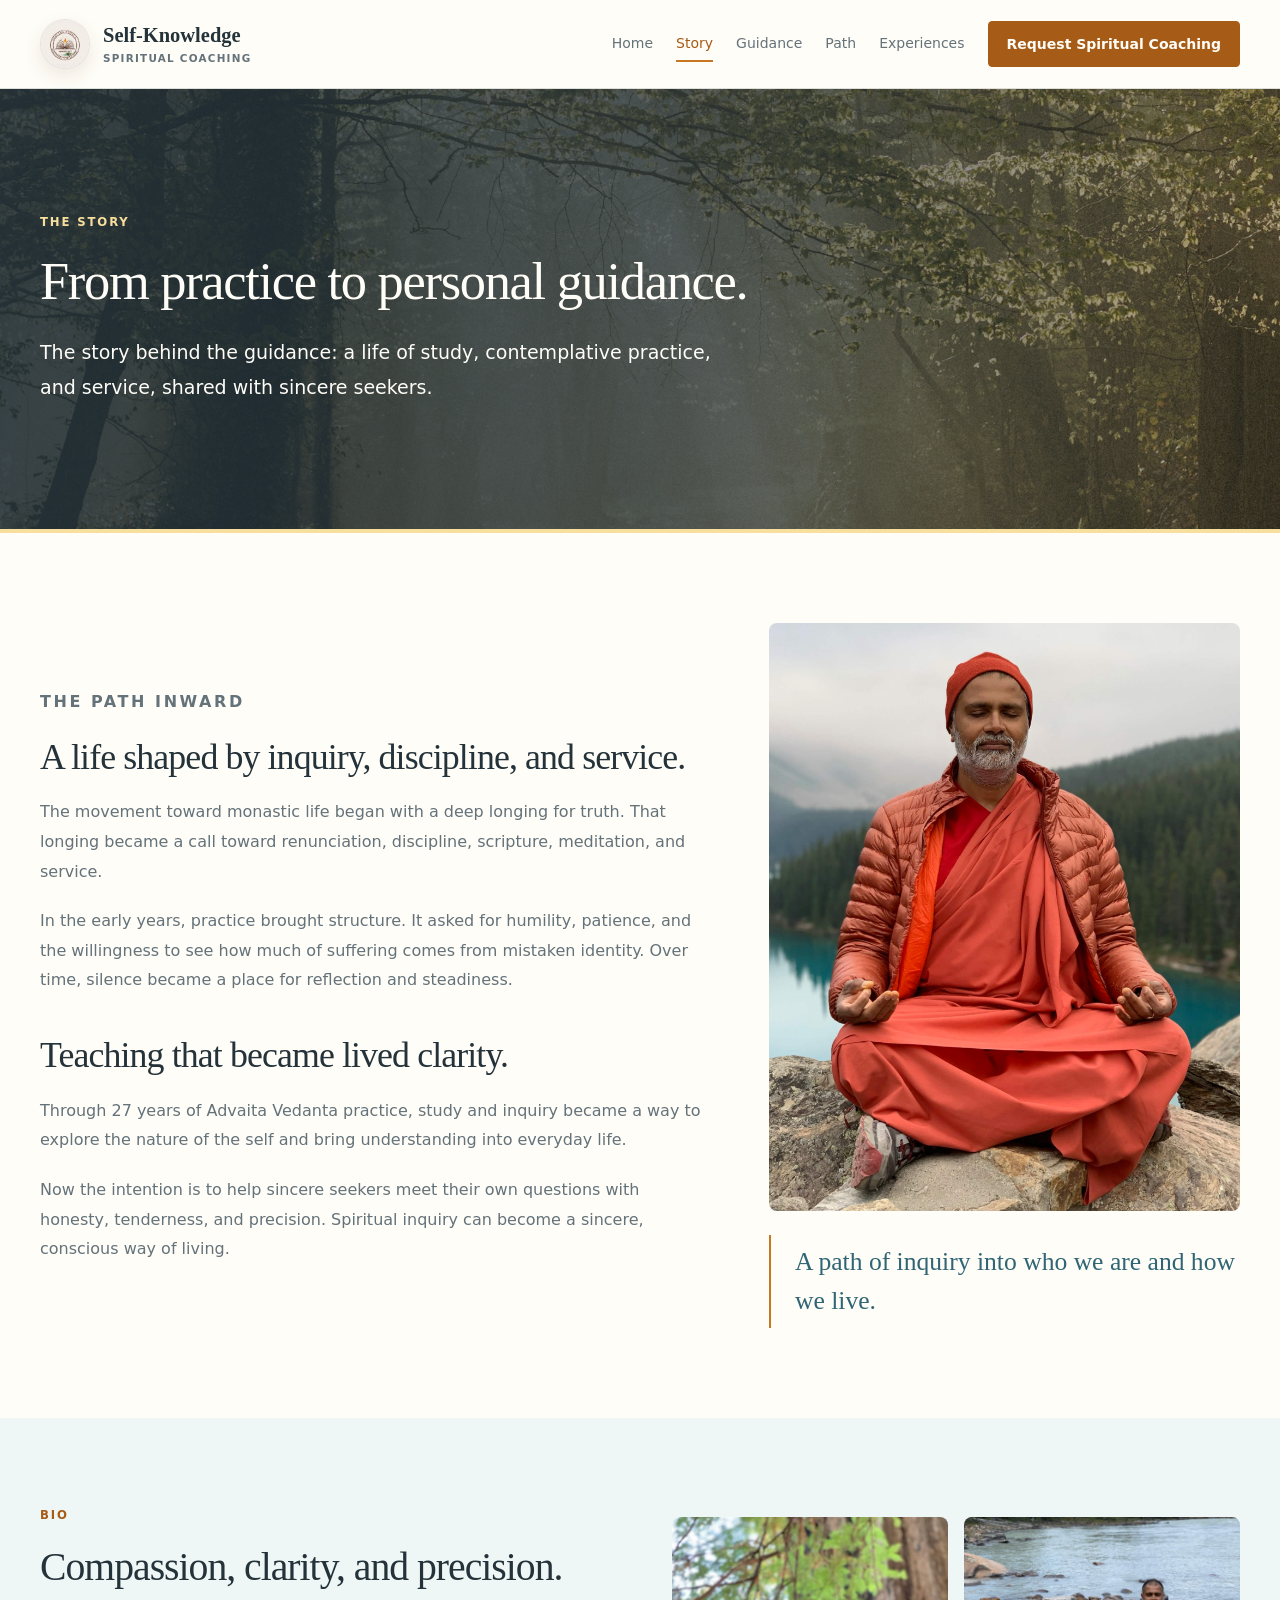
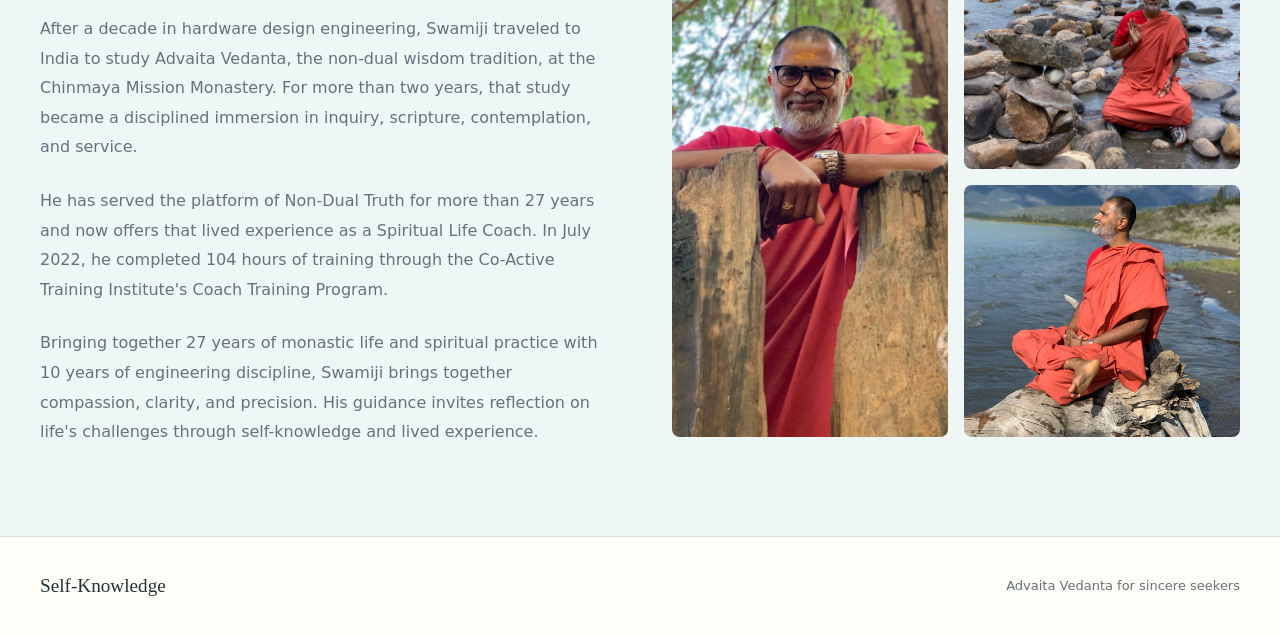
==== commit f5dc64ea: "Restore photographic page-title backgrounds and section contrast" ====
--- a/about.html
+++ b/about.html
@@ -4,7 +4,7 @@
     <meta charset="utf-8">
     <meta name="viewport" content="width=device-width, initial-scale=1">
     <title>Story | Self-Knowledge</title>
-    <link rel="stylesheet" href="styles.css?v=20261010-redesign">
+    <link rel="stylesheet" href="styles.css?v=20261010-background-heroes">
   </head>
   <body class="site-page">
     <a class="skip-link" href="#main-content">Skip to content</a>
--- a/styles.css
+++ b/styles.css
@@ -75,16 +75,27 @@
 .skip-link { position: fixed; z-index: 50; left: 20px; top: -100px; padding: 12px 18px; border-radius: 4px; background: var(--deep-blue); color: var(--white); }
 .skip-link:focus { top: 12px; }
 
-/* Stable image frames replace page-dependent background zoom. */
-.hero, .page-hero { border-bottom: 1px solid var(--line); }
-.hero-frame { display: grid; grid-template-columns: minmax(0, 1.2fr) minmax(0, 1fr); align-items: center; gap: var(--layout-gap); padding-block: 56px 64px; }
-.hero-copy { max-width: 660px; }
+/* Original photographs form a consistent, distinct title backdrop. */
+.hero, .page-hero { position: relative; isolation: isolate; overflow: hidden; background: var(--deep-blue); color: var(--paper); border-bottom: 4px solid var(--accent-soft); }
+.hero-frame { display: flex; align-items: center; min-height: 440px; padding-block: 72px; }
+.hero-copy { position: relative; z-index: 2; max-width: 720px; }
+:is(.hero, .page-hero) .eyebrow { color: var(--accent-soft); }
+:is(.hero, .page-hero) .lead { color: var(--paper); }
+.home-hero .hero-frame { min-height: 600px; }
 .home-hero h1 { font-size: clamp(3.1rem, 5.1vw, 4.6rem); }
-.hero-media { margin: 0; width: 100%; max-width: 448px; justify-self: end; aspect-ratio: 4 / 5; overflow: hidden; border-radius: var(--radius); background: var(--wash); }
+.hero-media { position: absolute; inset: 0; z-index: 0; margin: 0; width: 100%; height: 100%; }
 .hero-media img { width: 100%; height: 100%; object-fit: cover; object-position: var(--image-focus, center); }
-.contact-hero { --image-focus: 32% center; }
+.hero-media::after { content: ""; position: absolute; inset: 0; background: linear-gradient(90deg, rgba(36, 50, 58, .88), rgba(36, 50, 58, .72) 52%, rgba(36, 50, 58, .28)); }
+.home-hero { --image-focus: center 35%; }
+.story-hero { --image-focus: center 58%; }
+.guidance-hero { --image-focus: center 20%; }
+.experiences-hero { --image-focus: center 72%; }
+.contact-hero { --image-focus: 32% 28%; }
 .hero-actions { display: flex; flex-wrap: wrap; gap: 12px; margin-top: 32px; }
-.hero-note { margin-top: 32px; padding-top: 24px; border-top: 1px solid var(--line); color: var(--deep-blue); font-family: Georgia, "Times New Roman", serif; font-size: clamp(1.15rem, 1.6vw, 1.4rem); font-style: italic; line-height: 1.5; }
+:is(.hero, .page-hero) .button.secondary { color: var(--paper); border-color: var(--paper); }
+:is(.hero, .page-hero) .button.secondary:hover { background: var(--paper); color: var(--ink); }
+:is(.hero, .page-hero) :focus-visible { outline-color: var(--marigold); }
+.hero-note { margin-top: 32px; padding-top: 24px; border-top: 1px solid rgba(255, 253, 247, .3); color: var(--accent-soft); font-family: Georgia, "Times New Roman", serif; font-size: clamp(1.15rem, 1.6vw, 1.4rem); font-style: italic; line-height: 1.5; }
 .hero-note span { background: none; }
 
 /* Shared section rhythm, open editorial layouts and readable copy. */
@@ -201,11 +212,12 @@
 }
 @media (max-width: 860px) {
   .container { width: calc(100% - 48px); }
-  .hero-frame { grid-template-columns: 1fr; gap: 32px; padding-block: 48px; }
+  .hero-frame { min-height: 420px; padding-block: 64px; }
+  .home-hero .hero-frame { min-height: 560px; }
   .hero-copy { max-width: 700px; }
   h1 { font-size: clamp(2.5rem, 6vw, 3.5rem); }
   .home-hero h1 { font-size: clamp(3rem, 7vw, 4rem); }
-  .hero-media { max-width: none; aspect-ratio: 16 / 10; }
+  .hero-media::after { background: rgba(36, 50, 58, .76); }
   .home-hero { --image-focus: center 64%; }
   .guidance-hero { --image-focus: center 60%; }
   .story-hero { --image-focus: center 65%; }
@@ -231,7 +243,8 @@
   .mobile-drawer { padding: 20px; }
   .drawer-header .brand-name { font-size: 1rem; }
   .drawer-header .brand-emblem { width: 36px; height: 36px; }
-  .hero-frame { padding-block: 40px; }
+  .hero-frame { min-height: 400px; padding-block: 48px; }
+  .home-hero .hero-frame { min-height: 600px; }
   h1 { font-size: clamp(2.25rem, 8.5vw, 2.75rem); }
   .home-hero h1 { font-size: clamp(2.7rem, 10vw, 3.25rem); }
   h2 { font-size: 2rem; }
@@ -239,7 +252,6 @@
   .hero-actions { display: grid; gap: 12px; margin-top: 24px; }
   .hero-actions .button { width: 100%; }
   .hero-note { margin-top: 24px; padding-top: 20px; }
-  .hero-media { aspect-ratio: 4 / 3; }
   .eyebrow { margin-bottom: 16px; font-size: .6875rem; }
   .page-card, .detail-grid article, .contact-form { padding: 24px; }
   .page-card-grid, .detail-grid { gap: 20px; }
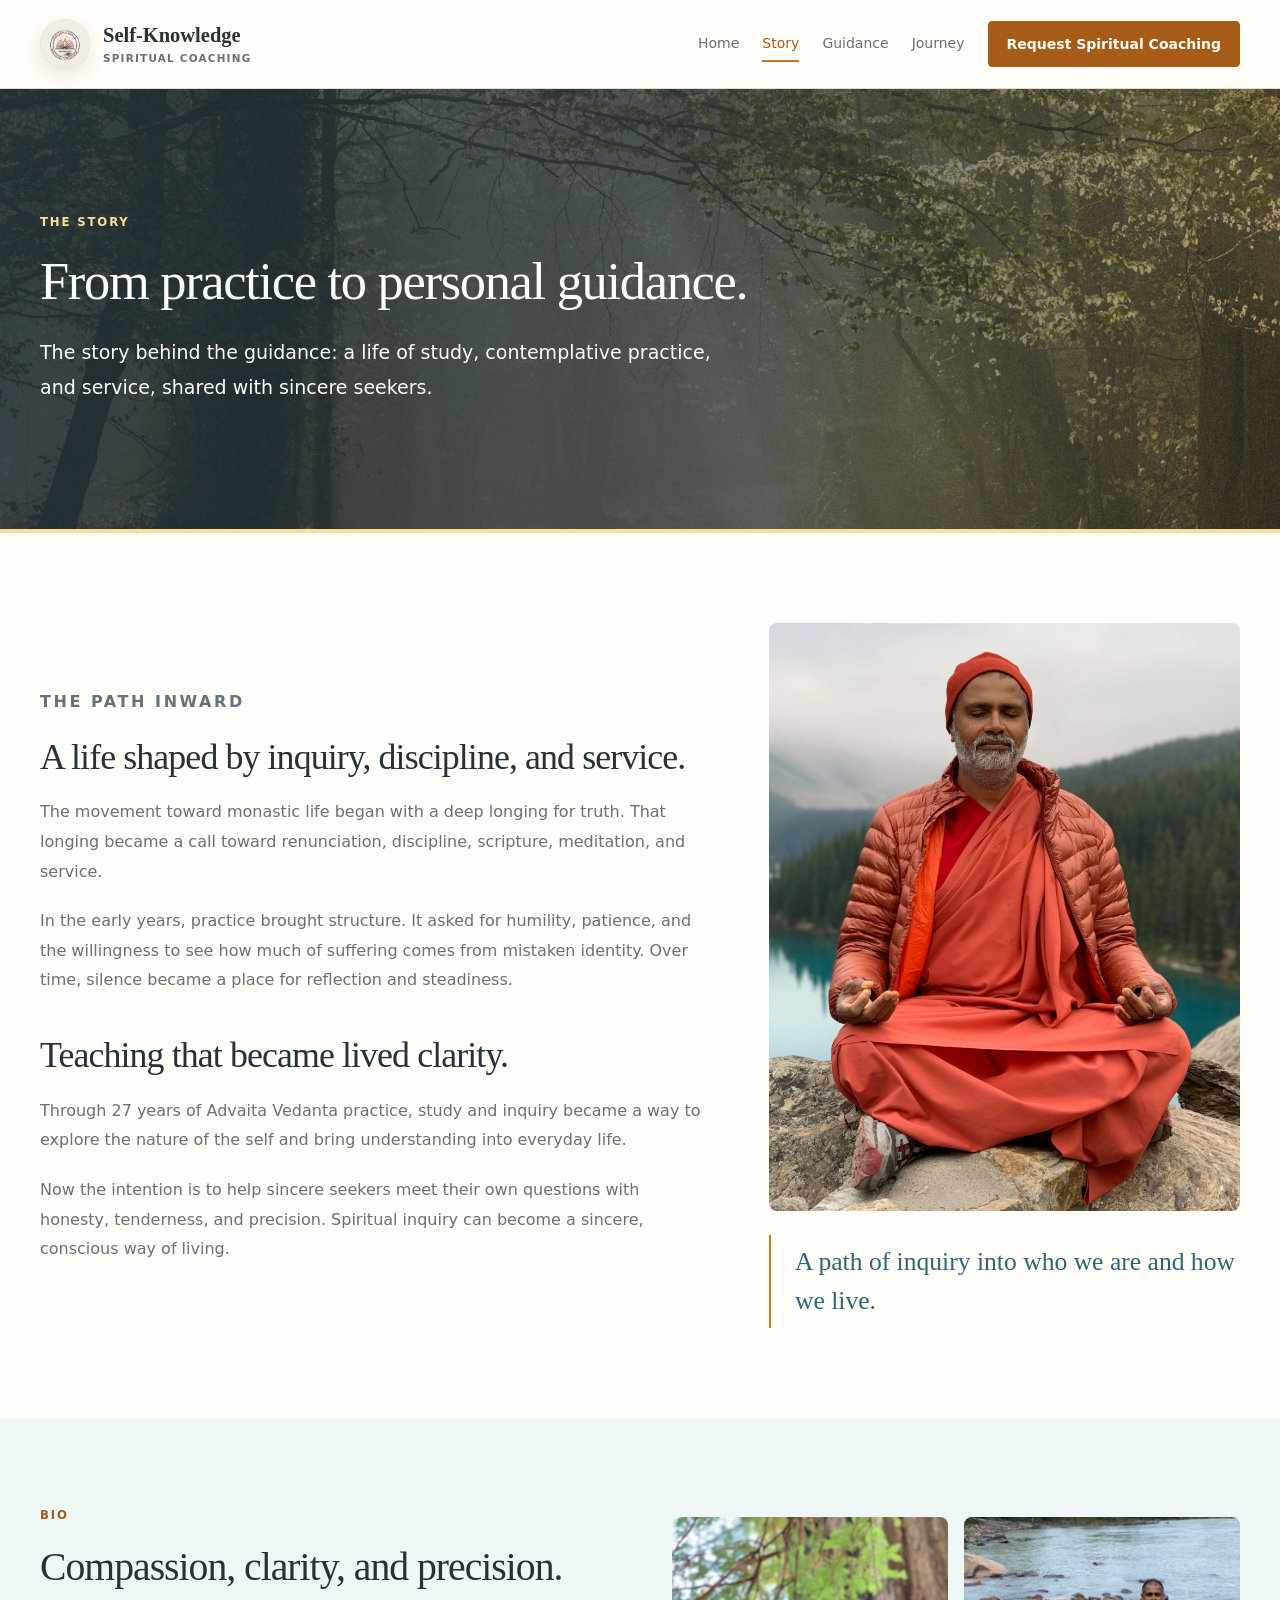
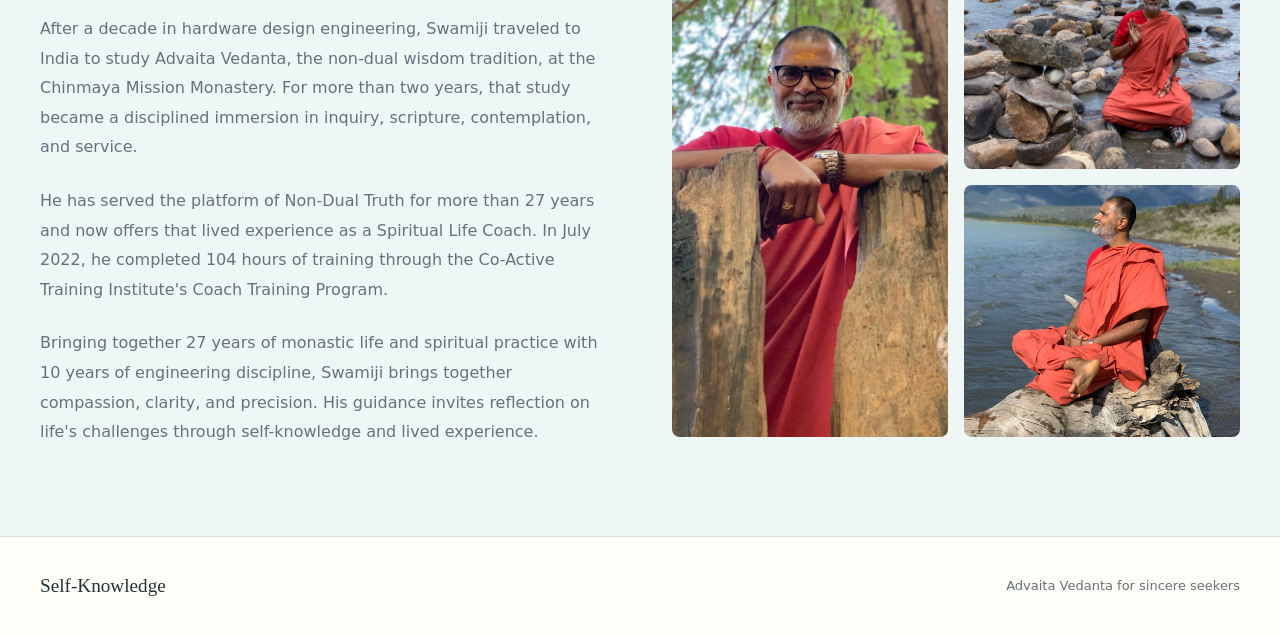
==== commit 2581910d: "Combine Path and Experiences into Journey" ====
--- a/about.html
+++ b/about.html
@@ -4,7 +4,7 @@
     <meta charset="utf-8">
     <meta name="viewport" content="width=device-width, initial-scale=1">
     <title>Story | Self-Knowledge</title>
-    <link rel="stylesheet" href="styles.css?v=20261010-background-heroes">
+    <link rel="stylesheet" href="styles.css?v=20261010-journey">
   </head>
   <body class="site-page">
     <a class="skip-link" href="#main-content">Skip to content</a>
@@ -27,8 +27,7 @@
             <a href="index.html">Home</a>
             <a aria-current="page" href="about.html">Story</a>
             <a href="services.html">Guidance</a>
-            <a href="approach.html">Path</a>
-            <a href="experiences.html">Experiences</a>
+            <a href="approach.html">Journey</a>
             <a class="nav-cta" href="contact.html">Request Spiritual Coaching</a>
           </nav>
         </div>
@@ -48,8 +47,7 @@
             <a href="index.html">Home</a>
             <a aria-current="page" href="about.html">Story</a>
             <a href="services.html">Guidance</a>
-            <a href="approach.html">Path</a>
-            <a href="experiences.html">Experiences</a>
+            <a href="approach.html">Journey</a>
             <a class="nav-cta" href="contact.html">Request Spiritual Coaching</a>
           </nav>
         </aside>
--- a/styles.css
+++ b/styles.css
@@ -97,6 +97,8 @@
 :is(.hero, .page-hero) :focus-visible { outline-color: var(--marigold); }
 .hero-note { margin-top: 32px; padding-top: 24px; border-top: 1px solid rgba(255, 253, 247, .3); color: var(--accent-soft); font-family: Georgia, "Times New Roman", serif; font-size: clamp(1.15rem, 1.6vw, 1.4rem); font-style: italic; line-height: 1.5; }
 .hero-note span { background: none; }
+.journey-reflections .hero-frame { min-height: 320px; }
+.journey-reflections h2 { font-size: clamp(2.25rem, 3.5vw, 3rem); text-wrap: balance; }
 
 /* Shared section rhythm, open editorial layouts and readable copy. */
 .section { padding-block: var(--section-space); }
